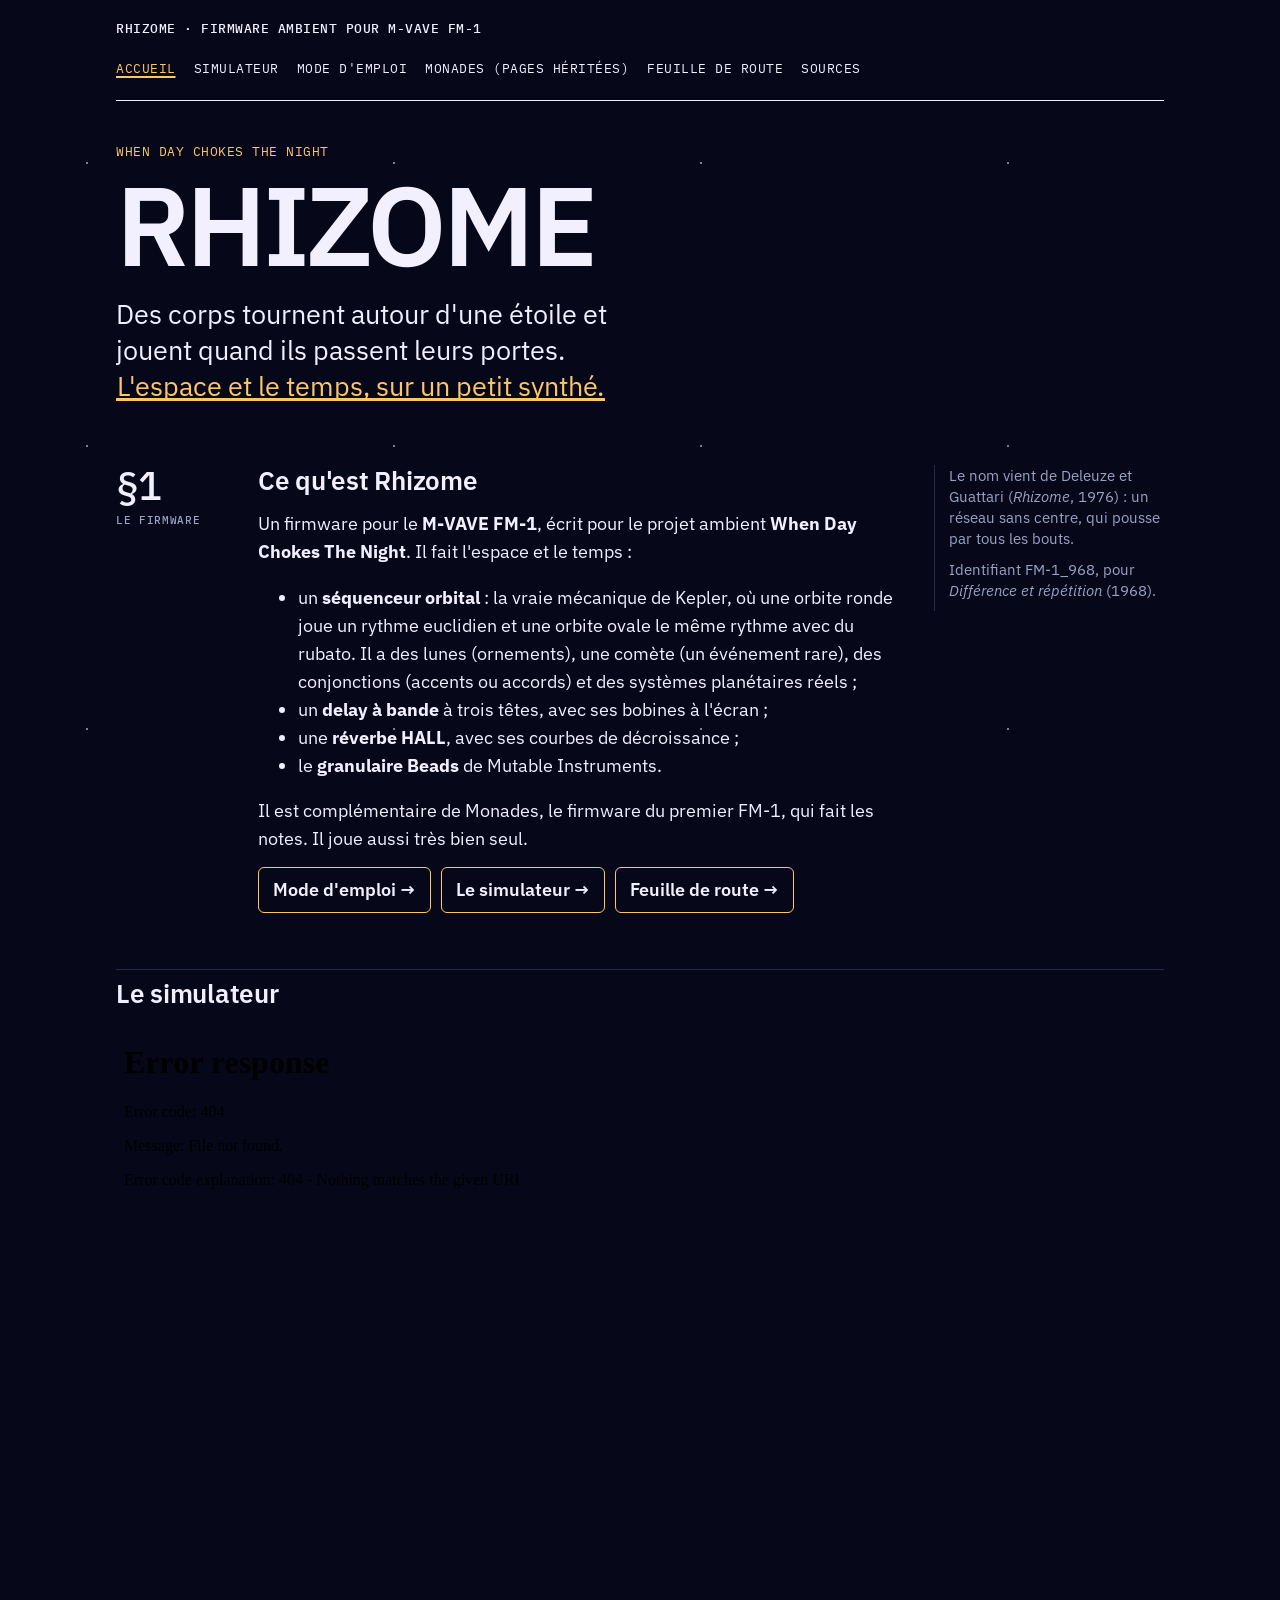
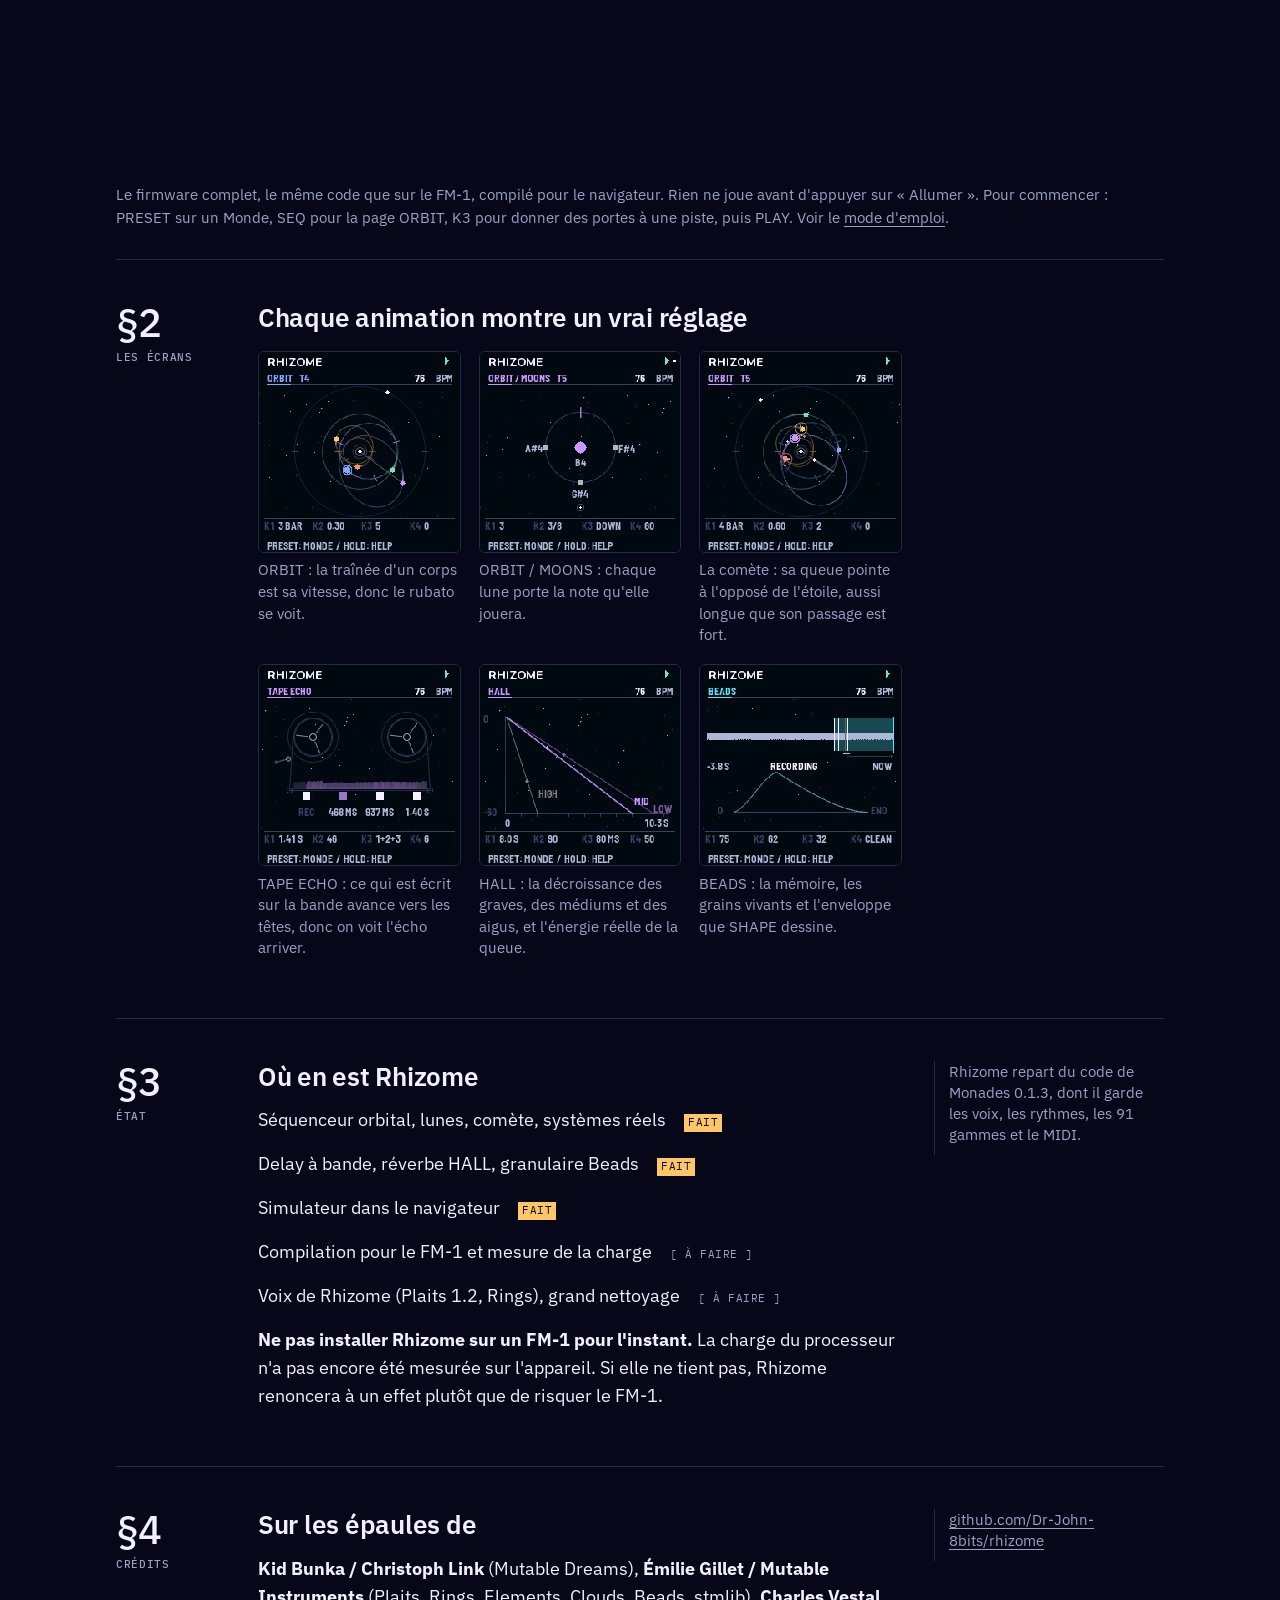
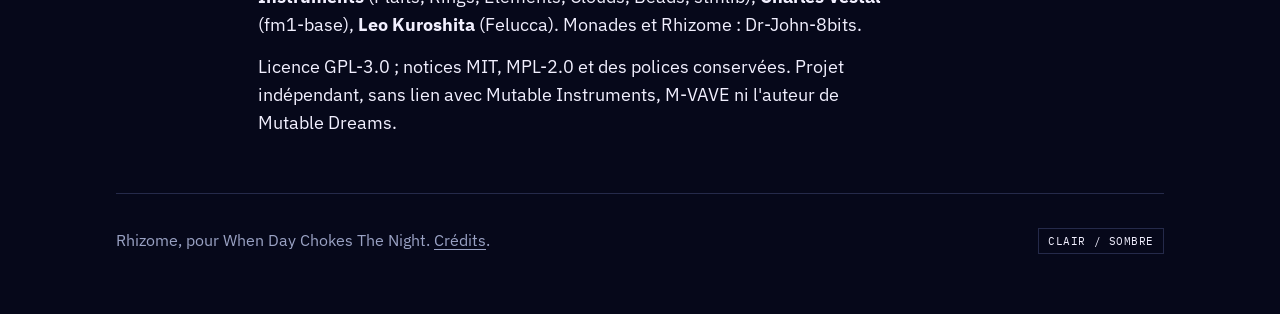
==== site/index.html @ 4b5365ac "Site de Rhizome, mode d'emploi, simulateur publié par GitHub Pages Mode d'emploi en français (docs/r" ====
<!doctype html>
<html lang="fr">
<head>
<meta charset="utf-8">
<meta name="viewport" content="width=device-width, initial-scale=1">
<title>Rhizome</title>
<meta name="description" content="Rhizome : firmware ambient pour le M-VAVE FM-1, pour When Day Chokes The Night. Séquenceur orbital, delay à bande, réverbe HALL, granulaire Beads.">
<link rel="preconnect" href="https://fonts.googleapis.com">
<link rel="preconnect" href="https://fonts.gstatic.com" crossorigin>
<link href="https://fonts.googleapis.com/css2?family=IBM+Plex+Sans:ital,wght@0,400;0,500;0,600;1,400&family=IBM+Plex+Mono:wght@400;500&display=swap" rel="stylesheet">
<link rel="stylesheet" href="style.css">
<style>
.shots{display:grid;grid-template-columns:repeat(auto-fill,minmax(200px,1fr));gap:18px;margin:1em 0}
.shots figure{margin:0} .shots img{width:100%;height:auto;image-rendering:pixelated;border:1px solid var(--rule);border-radius:6px;display:block}
.shots figcaption{font-size:.88em;color:var(--muted);margin-top:.4em;line-height:1.4}
</style>
</head>
<body>
<div class="wrap">

<header class="top mono">
  <a class="brand" href="./">Rhizome · firmware ambient pour M-VAVE FM-1</a>
  <!-- menu: generated by tools/site_nav.py -->
  <nav class="menu" aria-label="Menu"><button class="menu-btn" type="button" aria-expanded="false" aria-controls="menu-list">Menu</button><ul id="menu-list"><li><a href="./" aria-current="page">Accueil</a></li><li><a href="./#jouer">Simulateur</a></li><li><a href="./manuel/">Mode d'emploi</a></li><li><a href="./monades/manuel/">Monades (pages héritées)</a></li><li><a href="https://github.com/Dr-John-8bits/rhizome/blob/main/docs/rhizome/FEUILLE-DE-ROUTE.md">Feuille de route</a></li><li><a href="https://github.com/Dr-John-8bits/rhizome">Sources</a></li></ul></nav>
  <!-- /menu -->
</header>

<section class="title">
  <p class="crew mono">When Day Chokes The Night</p>
  <h1>Rhizome</h1>
  <p class="lede">Des corps tournent autour d'une étoile et jouent quand ils passent leurs portes. <span class="hl">L'espace et le temps, sur un petit synthé.</span></p>
</section>

<section class="prop" id="p1">
  <div class="num">§1<small>Le firmware</small></div>
  <div>
    <h2>Ce qu'est Rhizome</h2>
    <p>Un firmware pour le <b>M-VAVE FM-1</b>, écrit pour le projet ambient <b>When Day Chokes The Night</b>. Il fait l'espace et le temps :</p>
    <ul>
      <li>un <b>séquenceur orbital</b> : la vraie mécanique de Kepler, où une orbite ronde joue un rythme euclidien et une orbite ovale le même rythme avec du rubato. Il a des lunes (ornements), une comète (un événement rare), des conjonctions (accents ou accords) et des systèmes planétaires réels ;</li>
      <li>un <b>delay à bande</b> à trois têtes, avec ses bobines à l'écran ;</li>
      <li>une <b>réverbe HALL</b>, avec ses courbes de décroissance ;</li>
      <li>le <b>granulaire Beads</b> de Mutable Instruments.</li>
    </ul>
    <p>Il est complémentaire de Monades, le firmware du premier FM-1, qui fait les notes. Il joue aussi très bien seul.</p>
    <p class="links"><a href="manuel/">Mode d'emploi →</a><a href="#jouer">Le simulateur →</a><a href="https://github.com/Dr-John-8bits/rhizome/blob/main/docs/rhizome/FEUILLE-DE-ROUTE.md">Feuille de route →</a></p>
  </div>
  <aside class="side">
    <p>Le nom vient de Deleuze et Guattari (<i>Rhizome</i>, 1976) : un réseau sans centre, qui pousse par tous les bouts.</p>
    <p>Identifiant FM-1_968, pour <i>Différence et répétition</i> (1968).</p>
  </aside>
</section>

<section class="stage" id="jouer" aria-label="Le FM-1 jouable">
  <h2>Le simulateur</h2>
  <iframe class="play" src="simulateur/?embed=1" title="Simulateur du FM-1 avec Rhizome" allow="autoplay" loading="lazy"></iframe>
  <p class="play-note">Le firmware complet, le même code que sur le FM-1, compilé pour le navigateur. Rien ne joue avant d'appuyer sur « Allumer ». Pour commencer : PRESET sur un Monde, SEQ pour la page ORBIT, K3 pour donner des portes à une piste, puis PLAY. Voir le <a href="manuel/#premiers-pas-faire-tourner-des-orbites">mode d'emploi</a>.</p>
</section>

<section class="prop" id="ecrans">
  <div class="num">§2<small>Les écrans</small></div>
  <div>
    <h2>Chaque animation montre un vrai réglage</h2>
    <div class="shots">
      <figure><img src="captures/orbit.png" alt="Écran ORBIT : cinq ellipses autour d'une étoile, les portes, les corps et leurs traînées"><figcaption>ORBIT : la traînée d'un corps est sa vitesse, donc le rubato se voit.</figcaption></figure>
      <figure><img src="captures/lunes.png" alt="Écran ORBIT / MOONS : un corps en gros plan, trois lunes portant le nom de leur note"><figcaption>ORBIT / MOONS : chaque lune porte la note qu'elle jouera.</figcaption></figure>
      <figure><img src="captures/comete-passage.png" alt="La comète frôle l'étoile, sa queue pointe à l'opposé"><figcaption>La comète : sa queue pointe à l'opposé de l'étoile, aussi longue que son passage est fort.</figcaption></figure>
      <figure><img src="captures/bande.png" alt="Écran TAPE ECHO : deux bobines, la bande, la tête d'enregistrement et trois têtes de lecture"><figcaption>TAPE ECHO : ce qui est écrit sur la bande avance vers les têtes, donc on voit l'écho arriver.</figcaption></figure>
      <figure><img src="captures/hall.png" alt="Écran HALL : trois droites de décroissance, graves, médiums et aigus"><figcaption>HALL : la décroissance des graves, des médiums et des aigus, et l'énergie réelle de la queue.</figcaption></figure>
      <figure><img src="captures/beads.png" alt="Écran BEADS : la mémoire des grains et l'enveloppe d'un grain"><figcaption>BEADS : la mémoire, les grains vivants et l'enveloppe que SHAPE dessine.</figcaption></figure>
    </div>
  </div>
</section>

<section class="prop" id="etat">
  <div class="num">§3<small>État</small></div>
  <div>
    <h2>Où en est Rhizome</h2>
    <div class="status-line"><span>Séquenceur orbital, lunes, comète, systèmes réels</span><span class="st done">fait</span></div>
    <div class="status-line"><span>Delay à bande, réverbe HALL, granulaire Beads</span><span class="st done">fait</span></div>
    <div class="status-line"><span>Simulateur dans le navigateur</span><span class="st done">fait</span></div>
    <div class="status-line"><span>Compilation pour le FM-1 et mesure de la charge</span><span class="st">à faire</span></div>
    <div class="status-line"><span>Voix de Rhizome (Plaits 1.2, Rings), grand nettoyage</span><span class="st">à faire</span></div>
    <p><b>Ne pas installer Rhizome sur un FM-1 pour l'instant.</b> La charge du processeur n'a pas encore été mesurée sur l'appareil. Si elle ne tient pas, Rhizome renoncera à un effet plutôt que de risquer le FM-1.</p>
  </div>
  <aside class="side"><p>Rhizome repart du code de Monades 0.1.3, dont il garde les voix, les rythmes, les 91 gammes et le MIDI.</p></aside>
</section>

<section class="prop" id="credits">
  <div class="num">§4<small>Crédits</small></div>
  <div>
    <h2>Sur les épaules de</h2>
    <p><b>Kid Bunka / Christoph Link</b> (Mutable Dreams), <b>Émilie Gillet / Mutable Instruments</b> (Plaits, Rings, Elements, Clouds, Beads, stmlib), <b>Charles Vestal</b> (fm1-base), <b>Leo Kuroshita</b> (Felucca). Monades et Rhizome : Dr-John-8bits.</p>
    <p>Licence GPL-3.0 ; notices MIT, MPL-2.0 et des polices conservées. Projet indépendant, sans lien avec Mutable Instruments, M-VAVE ni l'auteur de Mutable Dreams.</p>
  </div>
  <aside class="side"><p><a href="https://github.com/Dr-John-8bits/rhizome">github.com/Dr-John-8bits/rhizome</a></p></aside>
</section>

<footer>
  <div>Rhizome, pour When Day Chokes The Night. <a href="./#credits">Crédits</a>.</div>
  <button class="theme" id="theme" type="button">Clair / sombre</button>
</footer>
</div>
<script src="menu.js"></script>
</body>
</html>
---- site/style.css ----
/* Rhizome site (from Monades'): the home page and the manual; the simulator and Monades' manual keep their own. */
:root{
  /* Deep space by default, like the FM-1 screen; "Clair" switches to a daylight version. */
  --paper:#06081a; --ink:#f2f0ff; --muted:#9aa2c4; --rule:#252a4a; --mark:#ffc668; --lit:#f2f0ff; --off:#252a4a;
  --star:rgba(220,226,255,.55); --star2:rgba(150,170,255,.35);
  --v1:#ff8c76; --v2:#ffc668; --v3:#7cdeb8; --v4:#80aaff; --v5:#cc96ff; --v6:#60dcf0;
  --sans:"IBM Plex Sans",system-ui,-apple-system,"Segoe UI",sans-serif;
  --mono:"IBM Plex Mono",ui-monospace,Menlo,monospace;
}
:root[data-theme="light"]{--paper:#f7f7fb;--ink:#12142a;--muted:#5e6382;--rule:#d9dbe8;--mark:#ffc668;--lit:#12142a;--off:#d9dbe8;--star:rgba(18,20,42,.18);--star2:rgba(60,80,170,.14);
  --v1:#d9503a;--v2:#b8800f;--v3:#1f9a72;--v4:#3a63d6;--v5:#8a4fd1;--v6:#1592ad}
*{box-sizing:border-box}
html{-webkit-text-size-adjust:100%}
body{margin:0;background-color:var(--paper);color:var(--ink);font:400 17.5px/1.6 var(--sans);-webkit-font-smoothing:antialiased;
  /* A fixed starfield: three sparse layers of single-pixel stars, no motion. */
  background-image:radial-gradient(1px 1px at 23px 41px,var(--star) 50%,transparent 51%),radial-gradient(1px 1px at 151px 97px,var(--star2) 50%,transparent 51%),radial-gradient(1.5px 1.5px at 87px 163px,var(--star) 50%,transparent 51%),radial-gradient(1px 1px at 199px 13px,var(--star2) 50%,transparent 51%);
  background-size:211px 199px,263px 241px,307px 283px,173px 167px;background-attachment:fixed}
a{color:inherit;text-decoration-thickness:1px;text-underline-offset:3px}
a:hover{text-decoration-color:var(--mark);text-decoration-thickness:3px}
.wrap{max-width:1080px;margin:0 auto;padding:0 16px}
.mono{font-family:var(--mono);font-size:12.5px;letter-spacing:.04em;text-transform:uppercase}
.title{padding:40px 0 18px}
h1{font-weight:600;font-size:clamp(48px,9vw,112px);line-height:.88;letter-spacing:-.035em;margin:0;text-transform:uppercase}
.lede{font-size:clamp(20px,2.6vw,27px);line-height:1.35;margin:22px 0 0;max-width:34ch}
.hl{color:var(--mark);background:linear-gradient(transparent 86%,var(--mark) 86%,var(--mark) 93%,transparent 93%);padding:0 .04em}
:root[data-theme="light"] .hl{color:var(--ink);background:linear-gradient(transparent 58%,var(--mark) 58%,var(--mark) 92%,transparent 92%)}
.crew{margin:0 0 14px;color:var(--mark)}
.crew a{text-decoration:none}
.crew a:hover{text-decoration:underline}
.stage{padding:8px 0 30px;border-bottom:1px solid var(--rule)}
.play{width:100%;aspect-ratio:1000/715;border:0;display:block;background:transparent}
.play-note{margin:10px 0 0;font-size:14.5px;color:var(--muted)}
details.roadmap{border-bottom:1px solid var(--rule)}
.manual-link a{display:inline-block;font-weight:600;border:1px solid var(--mark);border-radius:6px;padding:8px 14px;text-decoration:none;margin:4px 0 8px}
.manual-link a:hover{background:var(--mark);color:#06081a}
details.scales{margin:18px 0 0;border-top:1px solid var(--rule)}
details.scales>summary{cursor:pointer;padding:12px 0;font-weight:600}
details.scales p{font-size:14.5px;color:var(--muted)}
details.roadmap>summary{cursor:pointer;padding:30px 0;font-weight:600;font-size:22px;list-style-position:inside}
details.roadmap>summary small{font-family:var(--mono);font-size:12px;font-weight:400;color:var(--muted);margin-left:10px;letter-spacing:.04em;text-transform:uppercase}
@media (max-width:700px){.play{aspect-ratio:auto;height:470px}}
.prop{display:grid;grid-template-columns:110px minmax(0,1fr) 230px;gap:0 32px;padding:42px 0;border-bottom:1px solid var(--rule)}
.num{font-family:var(--sans);font-weight:500;font-size:40px;line-height:1;letter-spacing:-.02em;color:var(--ink)}
.num small{display:block;margin-top:10px;font-family:var(--mono);font-size:11px;letter-spacing:.06em;text-transform:uppercase;color:var(--muted)}
h2{font-weight:600;font-size:26px;line-height:1.2;letter-spacing:-.01em;margin:0 0 14px}
.prop p{margin:0 0 14px;max-width:64ch}
.side{font-size:14.5px;line-height:1.45;color:var(--muted);border-left:1px solid var(--rule);padding-left:14px;align-self:start}
.side p{margin:0 0 10px}
.side code,.prop code{font-family:var(--mono);font-size:.78em;color:var(--ink)}
ol.items{list-style:none;margin:6px 0 0;padding:0;counter-reset:it}
ol.items>li{counter-increment:it;position:relative;padding:9px 0 9px 34px;border-top:1px dotted var(--rule)}
ol.items>li:first-child{border-top:0}
ol.items>li::before{content:counter(it,lower-alpha) ".";position:absolute;left:0;top:9px;font-family:var(--mono);font-size:13px;color:var(--muted)}
ol.items>li b{font-weight:600}
.st{display:inline-block;margin-left:8px;font-family:var(--mono);font-size:11px;letter-spacing:.05em;text-transform:uppercase;color:var(--muted);white-space:normal;max-width:100%}
.st::before{content:"[ "}.st::after{content:" ]"}
.st.done{color:#06081a;background:var(--mark);padding:0 4px}
.st.done::before,.st.done::after{content:""}
.status-line{display:flex;align-items:baseline;gap:10px;flex-wrap:wrap;margin:0 0 16px}
table.pages{width:100%;border-collapse:collapse;font-size:15.5px;margin:10px 0 4px}
table.pages th,table.pages td{text-align:left;vertical-align:top;padding:8px 10px 8px 0;border-top:1px solid var(--rule)}
table.pages th{font-family:var(--mono);font-size:11px;font-weight:500;letter-spacing:.05em;text-transform:uppercase;color:var(--muted);border-top:1px solid var(--ink)}
table.pages td:first-child{font-family:var(--mono);font-size:12px;letter-spacing:.03em;white-space:nowrap;padding-top:10px}
.zones{font-family:var(--mono);font-size:13px;line-height:1.7;border:1px solid var(--rule);padding:10px 12px;margin:6px 0 14px;max-width:46ch}
.order{display:grid;grid-template-columns:repeat(7,minmax(0,1fr));gap:0;margin:8px 0 0;border-top:1px solid var(--ink)}
.order div{padding:10px 8px 0 0;font-size:16px;line-height:1.3}
.order div span{display:block;font-family:var(--mono);font-size:11px;color:var(--muted);letter-spacing:.05em;margin-bottom:4px}
footer{padding:34px 0 60px;display:flex;justify-content:space-between;gap:16px;flex-wrap:wrap;color:var(--muted);font-size:16px}
.theme{background:none;border:1px solid var(--rule);color:var(--ink);font-family:var(--mono);font-size:11px;letter-spacing:.05em;text-transform:uppercase;padding:5px 9px;cursor:pointer}
a.cta{display:inline-block;margin:26px 10px 0 0;padding:7px 12px;border:1px solid var(--mark);color:var(--mark);text-decoration:none;font-family:var(--mono);font-size:12px;letter-spacing:.05em;text-transform:uppercase}
a.cta:hover{background:var(--mark);color:#06081a}
table.manual{width:100%;border-collapse:collapse;font-size:15px;margin:10px 0 22px}
table.manual th,table.manual td{text-align:left;vertical-align:top;padding:7px 10px 7px 0;border-top:1px solid var(--rule)}
table.manual th{font-family:var(--mono);font-size:11px;font-weight:500;letter-spacing:.05em;text-transform:uppercase;color:var(--muted);border-top:1px solid var(--ink)}
table.manual td:first-child{font-family:var(--mono);font-size:12px;letter-spacing:.03em;white-space:nowrap;color:var(--mark)}
h3{font-weight:600;font-size:18px;margin:26px 0 8px}
ol.steps{margin:6px 0 0;padding-left:22px}
ol.steps>li{padding:6px 0;max-width:64ch}
.prop pre{font-family:var(--mono);font-size:13px;background:rgba(127,140,200,.08);border:1px solid var(--rule);padding:10px 12px;overflow-x:auto;max-width:64ch}
@media (max-width:900px){
  .prop{grid-template-columns:72px minmax(0,1fr)}
  .side{grid-column:2;margin-top:12px}
  .num{font-size:34px}
  .order{grid-template-columns:repeat(2,minmax(0,1fr))}
}
@media (max-width:560px){
  body{font-size:16.5px}
  .prop{grid-template-columns:minmax(0,1fr);padding:32px 0}
  .side{grid-column:1}
  .num{margin-bottom:10px}
  .num small{display:inline;margin-left:10px}
  table.pages td:first-child,table.manual td:first-child{white-space:normal}
}
@media print{.theme,header.top nav{display:none}}
/* The menu, the same on every page: a row of links, folded behind a button on narrow screens (no motion). */
header.top{display:flex;justify-content:space-between;align-items:center;gap:16px;flex-wrap:wrap;padding:18px 0;border-bottom:1px solid var(--ink)}
header.top .brand{text-decoration:none;font-weight:500}
nav.menu ul{list-style:none;margin:0;padding:0;display:flex;flex-wrap:wrap;gap:4px 18px}
nav.menu a{text-decoration:none;display:inline-block;padding:4px 0}
nav.menu a:hover{text-decoration:underline}
nav.menu a[aria-current="page"]{color:var(--mark);text-decoration:underline;text-decoration-thickness:2px}
.menu-btn{display:none;background:none;border:1px solid var(--rule);color:var(--ink);font:inherit;padding:6px 12px;cursor:pointer}
@media (max-width:860px){
  nav.menu{width:100%}
  .menu-btn{display:inline-block}
  nav.menu ul{display:none;flex-direction:column;gap:0;margin-top:8px;border-top:1px solid var(--rule)}
  nav.menu.open ul{display:flex}
  nav.menu li{border-bottom:1px solid var(--rule)}
  nav.menu a{display:block;padding:12px 0}
  header.top{flex-direction:column;align-items:flex-start}
}
.page-head{padding:34px 0 8px}
.page-head h1{font-size:clamp(40px,7vw,80px)}
.page-head p{margin:14px 0 0;max-width:64ch;color:var(--muted)}
.links{display:flex;flex-wrap:wrap;gap:10px;margin:16px 0 0}
.links a{display:inline-block;border:1px solid var(--mark);border-radius:6px;padding:8px 14px;text-decoration:none;font-weight:600}
.links a:hover{background:var(--mark);color:#06081a}
.credits{color:var(--muted);font-size:15px;max-width:80ch}
.credits p{margin:0 0 8px}
.lede-s{font-size:19px;line-height:1.5}
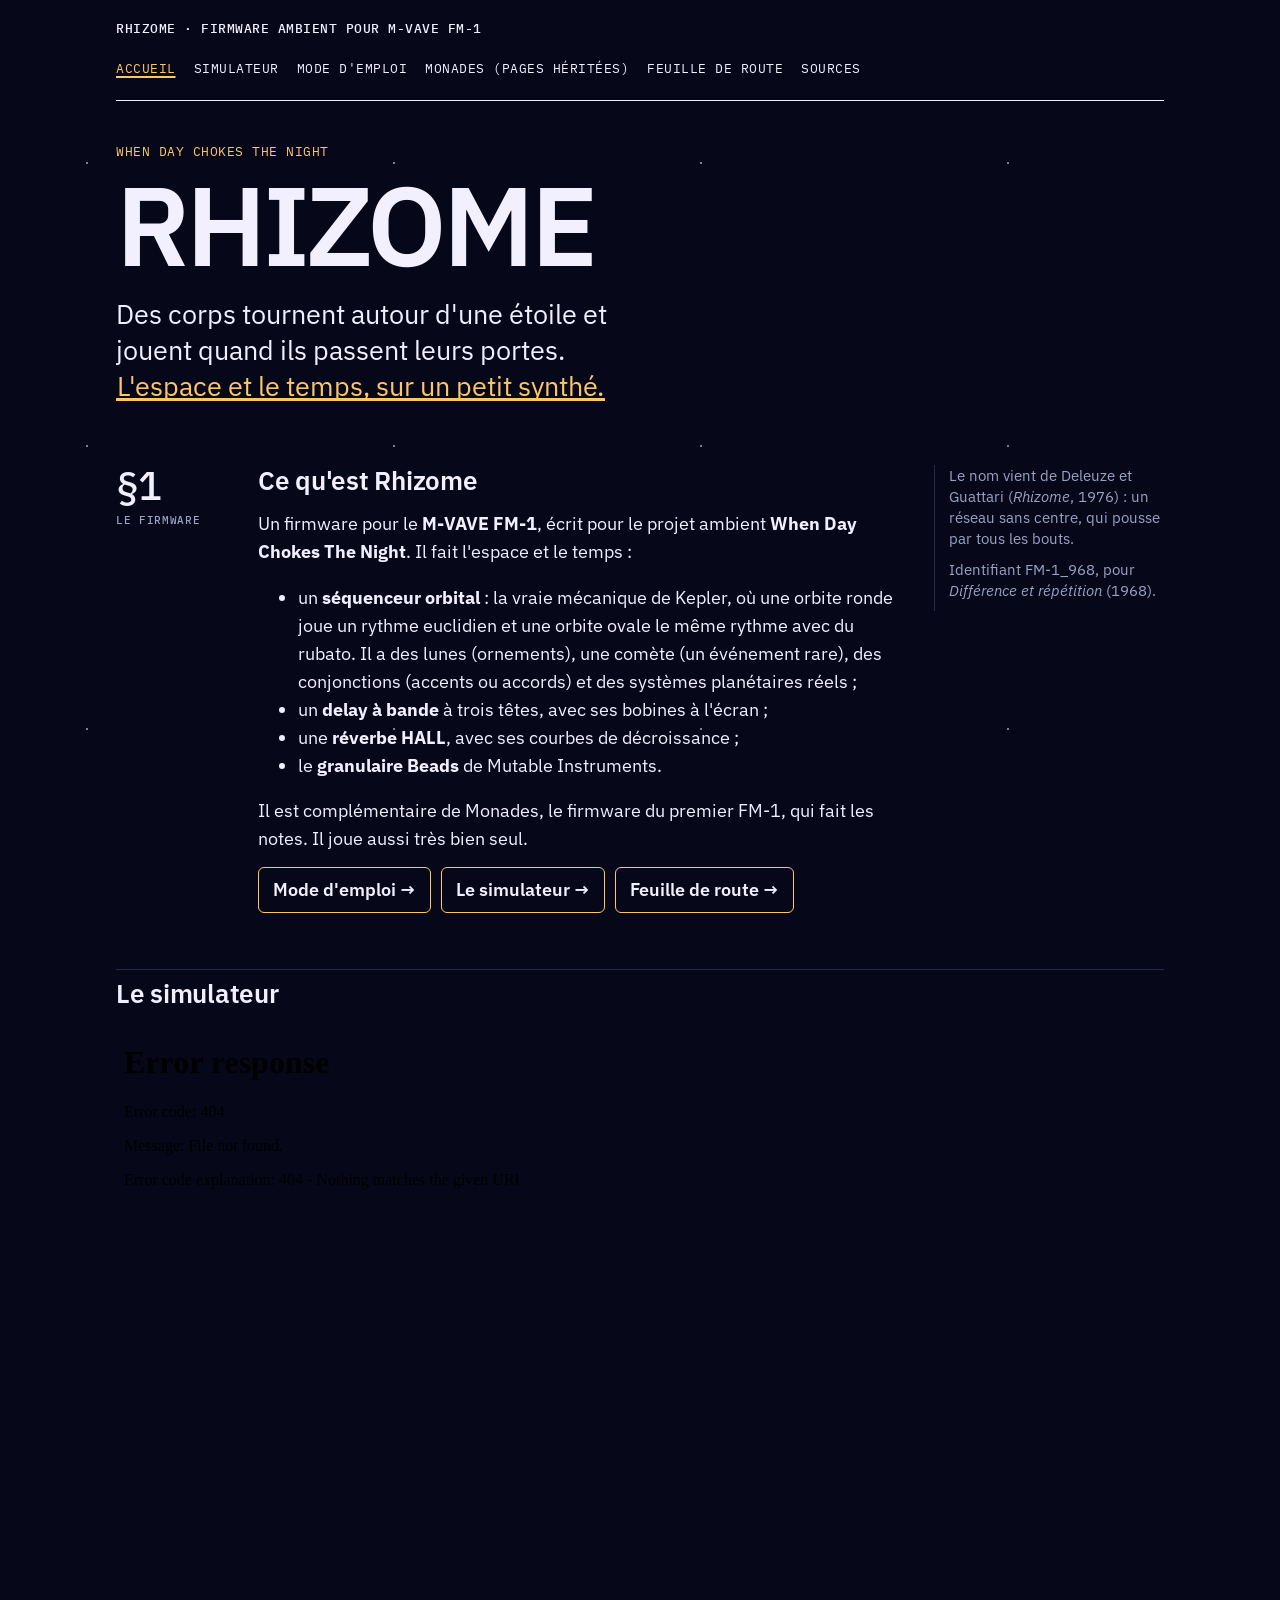
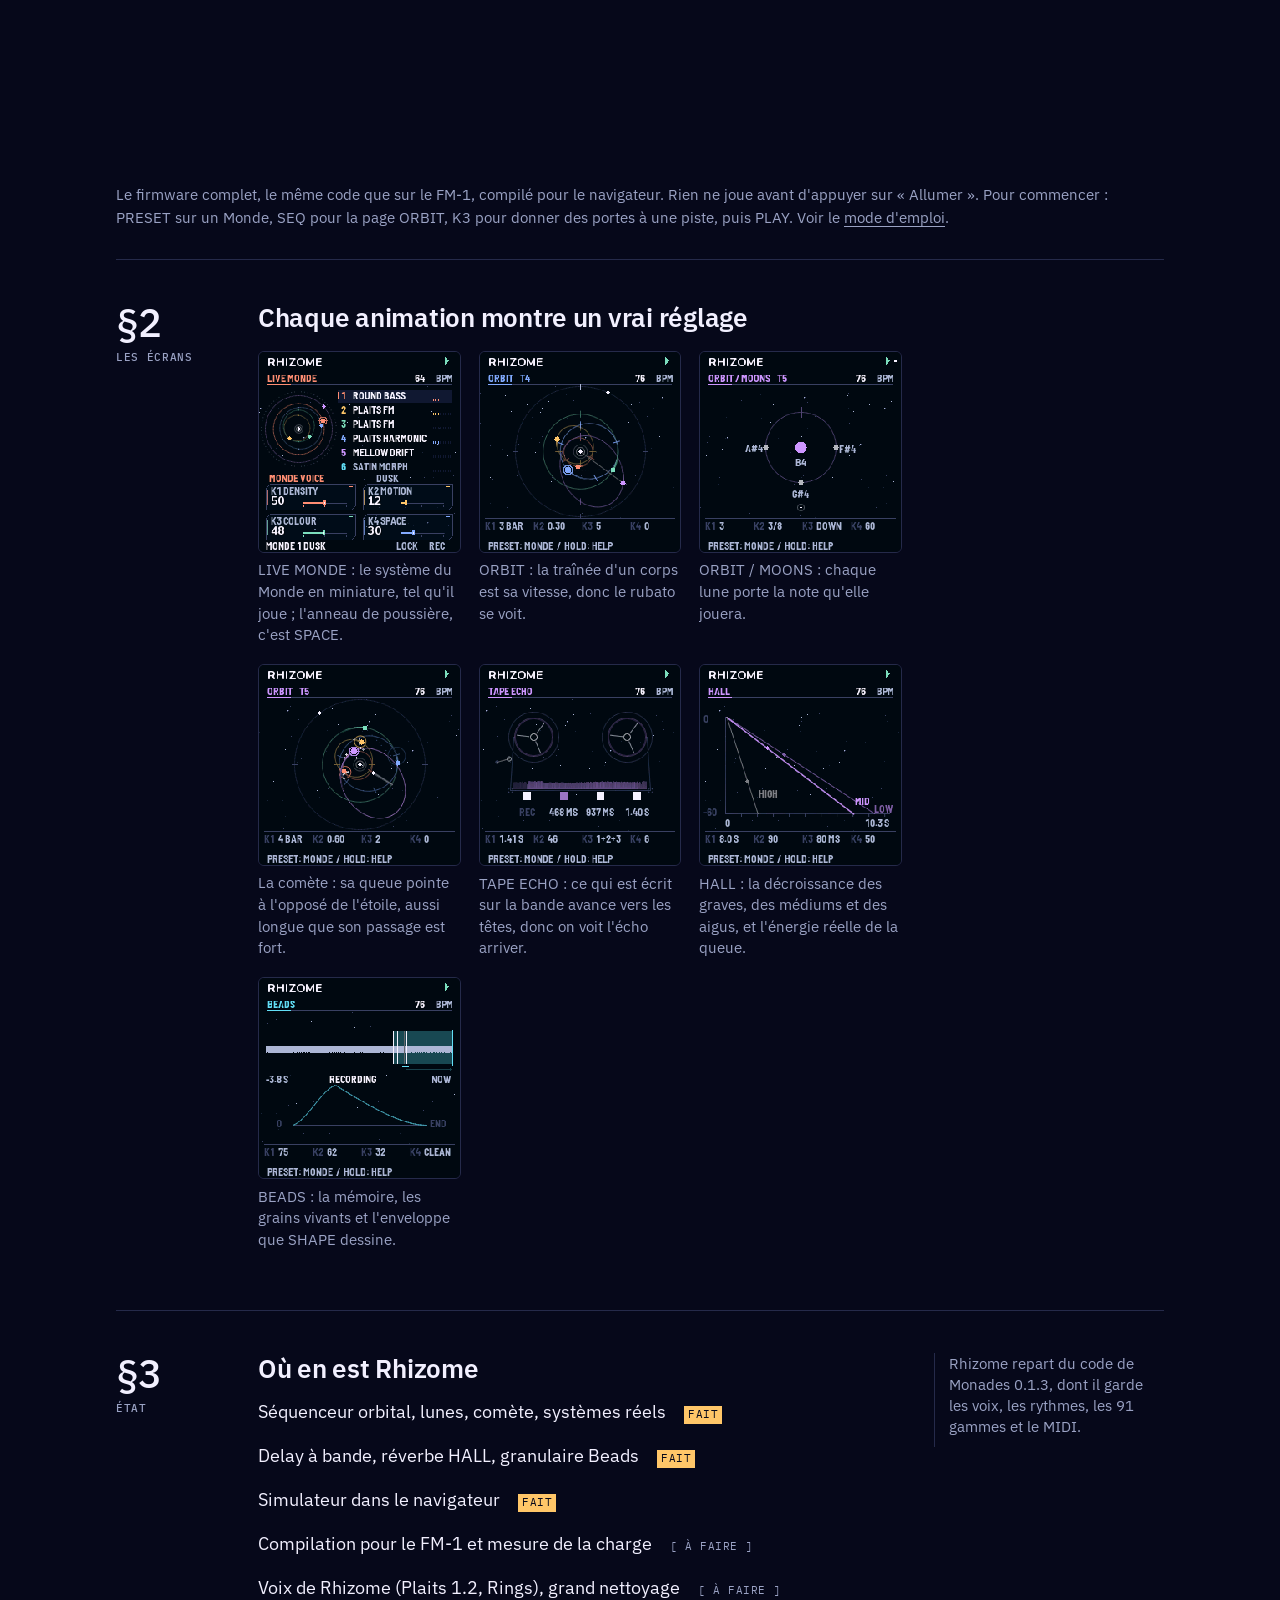
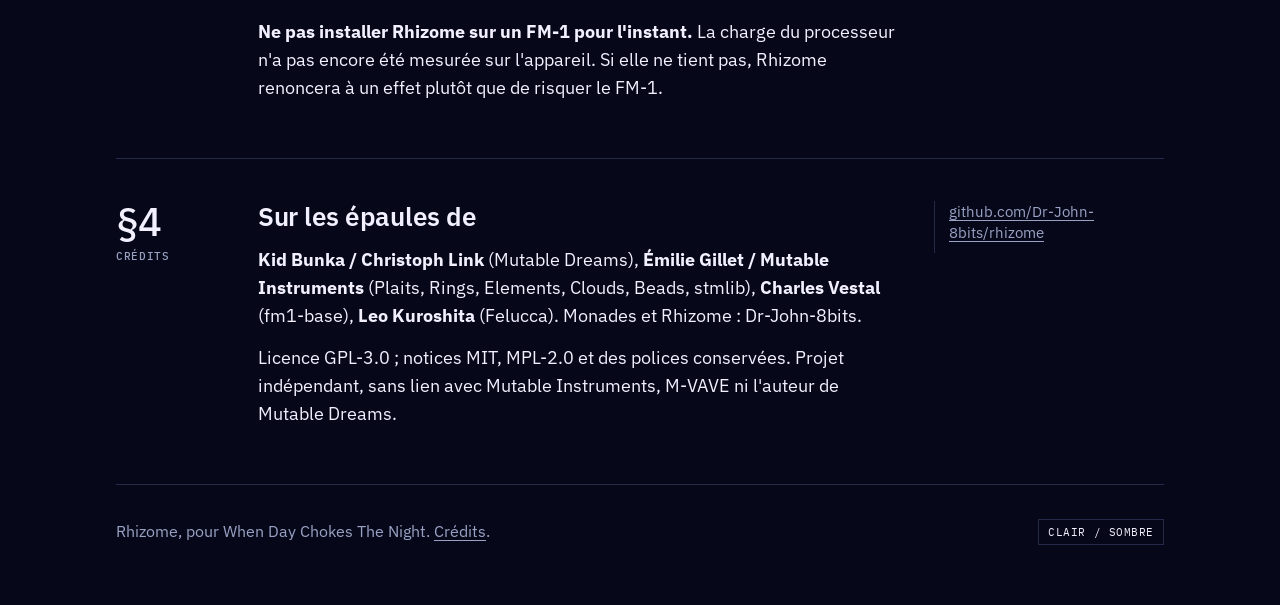
==== commit 54990b64: "Accueil et 12 Mondes propres à Rhizome - LIVE MONDE montre le système du Monde en miniature (md_orbi" ====
--- a/site/index.html
+++ b/site/index.html
@@ -62,6 +62,7 @@
   <div>
     <h2>Chaque animation montre un vrai réglage</h2>
     <div class="shots">
+      <figure><img src="captures/accueil.png" alt="Écran LIVE MONDE : le système du Monde en miniature à gauche, les six pistes à droite, les quatre macros en bas"><figcaption>LIVE MONDE : le système du Monde en miniature, tel qu'il joue ; l'anneau de poussière, c'est SPACE.</figcaption></figure>
       <figure><img src="captures/orbit.png" alt="Écran ORBIT : cinq ellipses autour d'une étoile, les portes, les corps et leurs traînées"><figcaption>ORBIT : la traînée d'un corps est sa vitesse, donc le rubato se voit.</figcaption></figure>
       <figure><img src="captures/lunes.png" alt="Écran ORBIT / MOONS : un corps en gros plan, trois lunes portant le nom de leur note"><figcaption>ORBIT / MOONS : chaque lune porte la note qu'elle jouera.</figcaption></figure>
       <figure><img src="captures/comete-passage.png" alt="La comète frôle l'étoile, sa queue pointe à l'opposé"><figcaption>La comète : sa queue pointe à l'opposé de l'étoile, aussi longue que son passage est fort.</figcaption></figure>
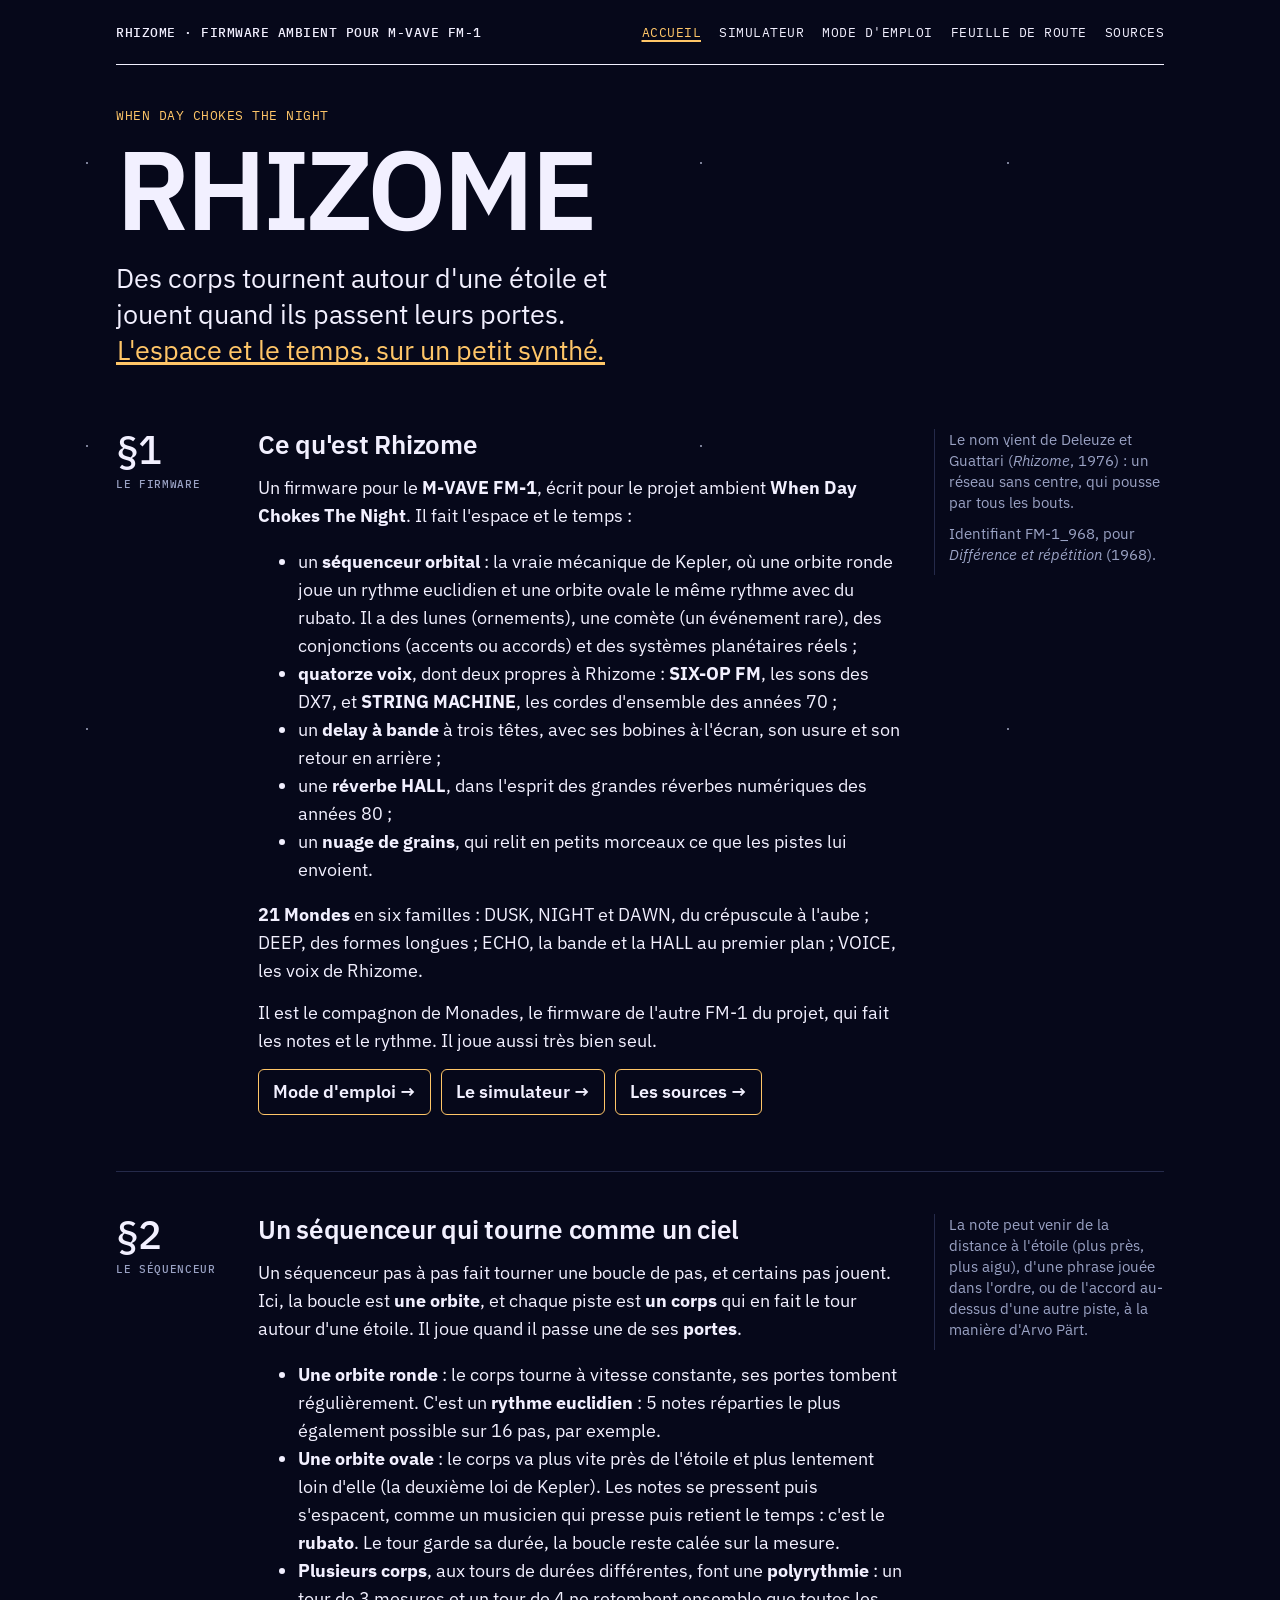
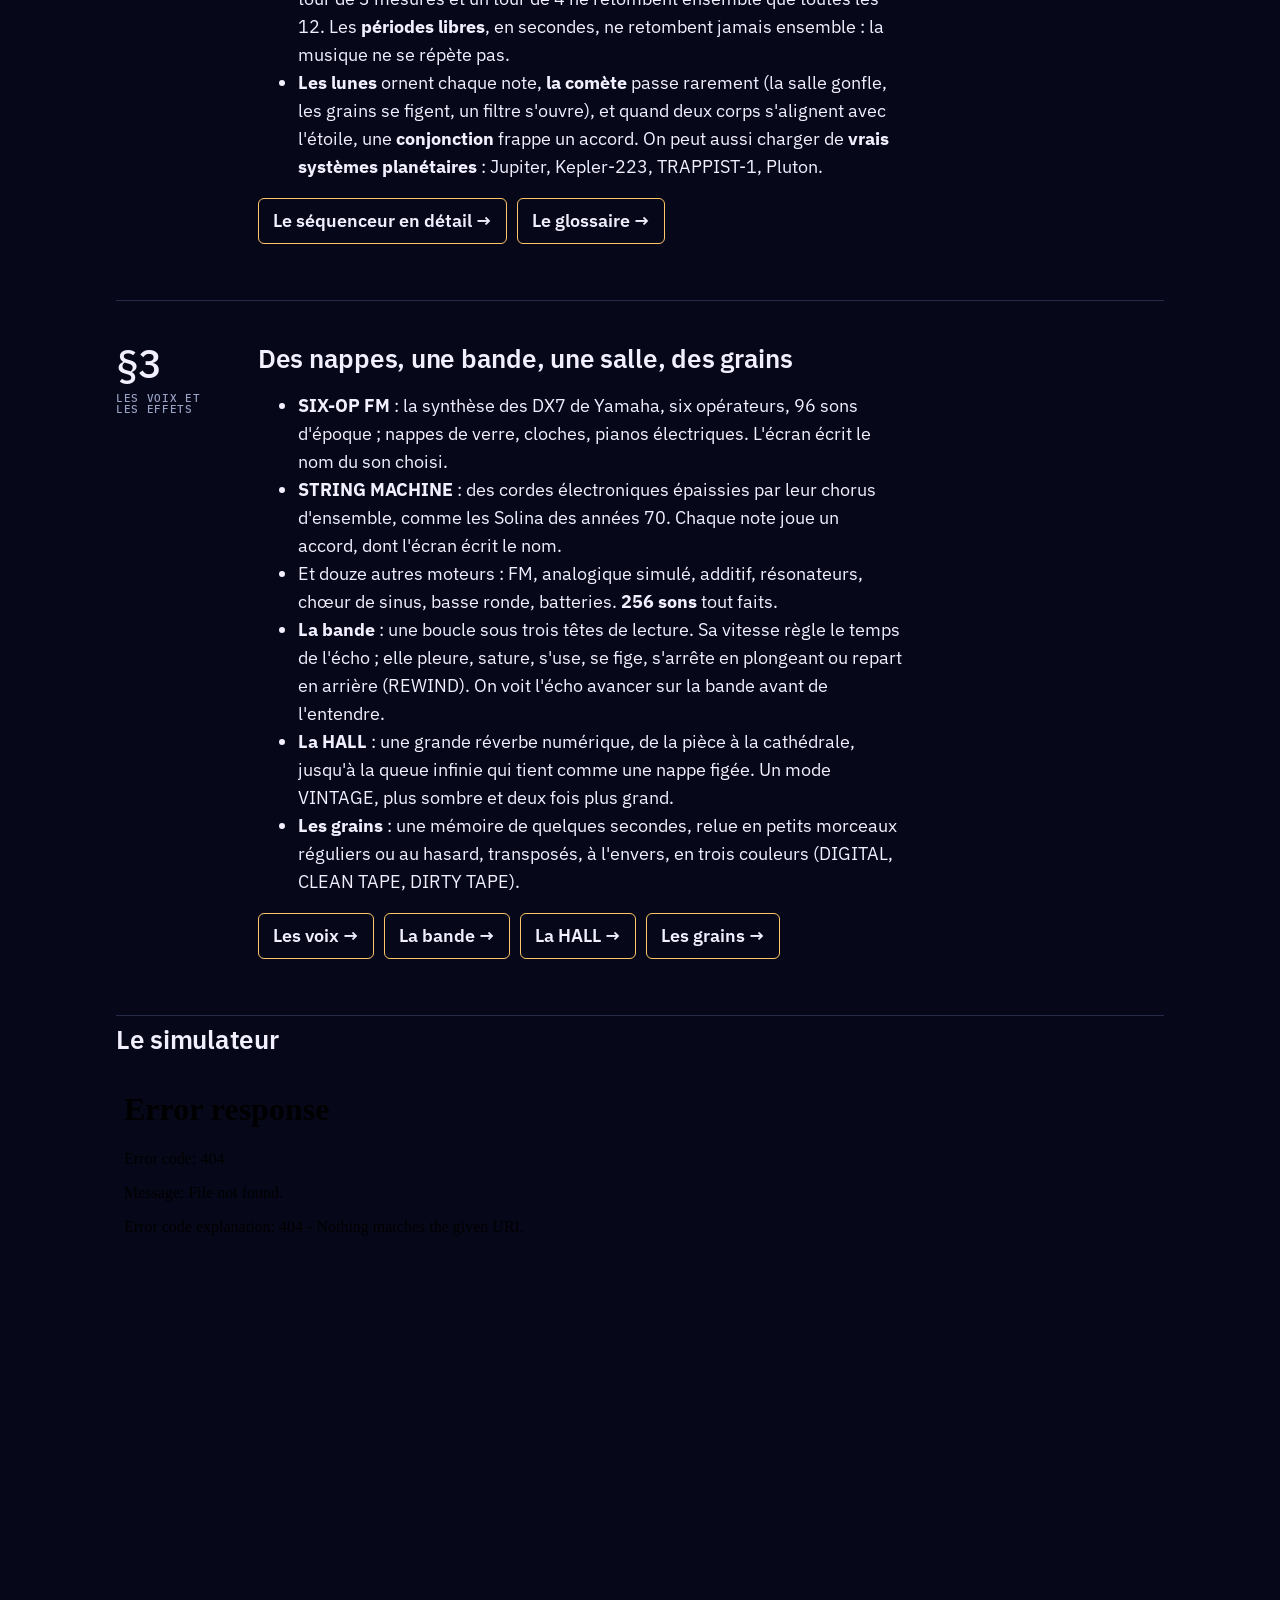
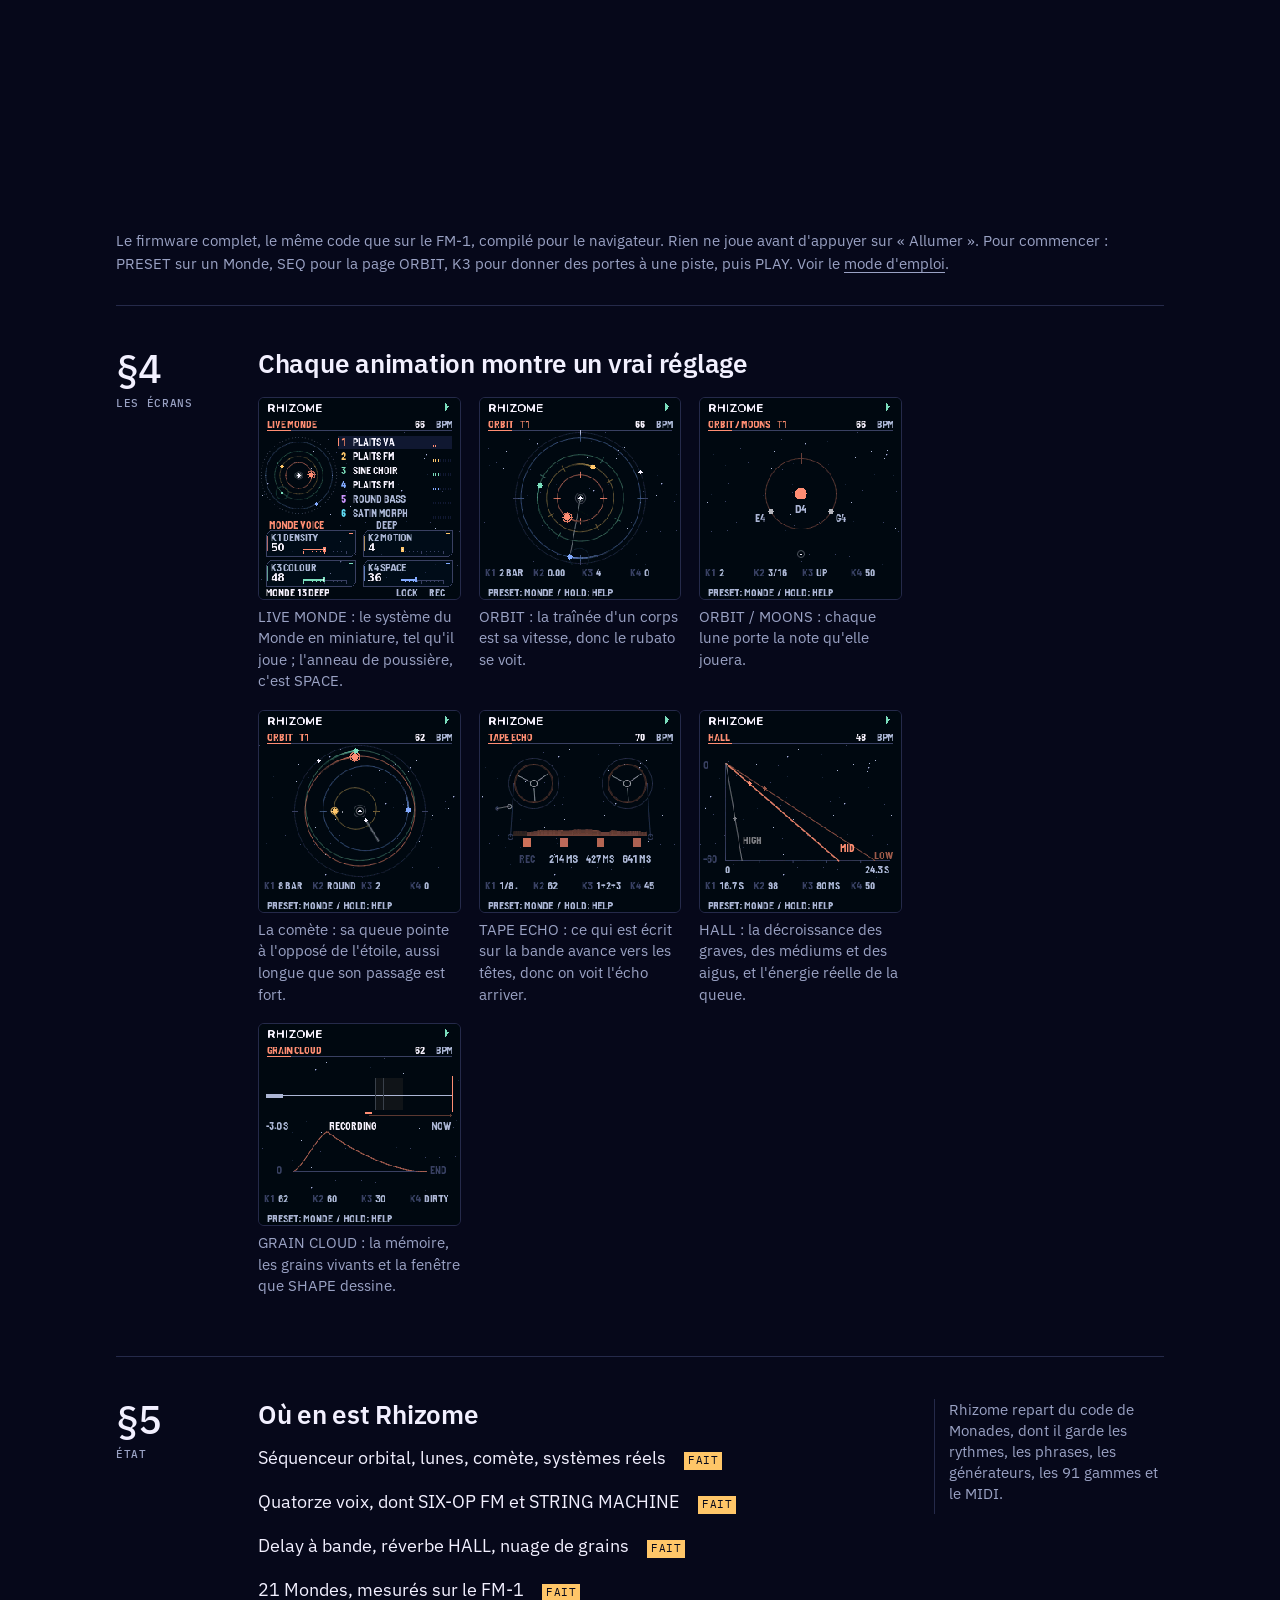
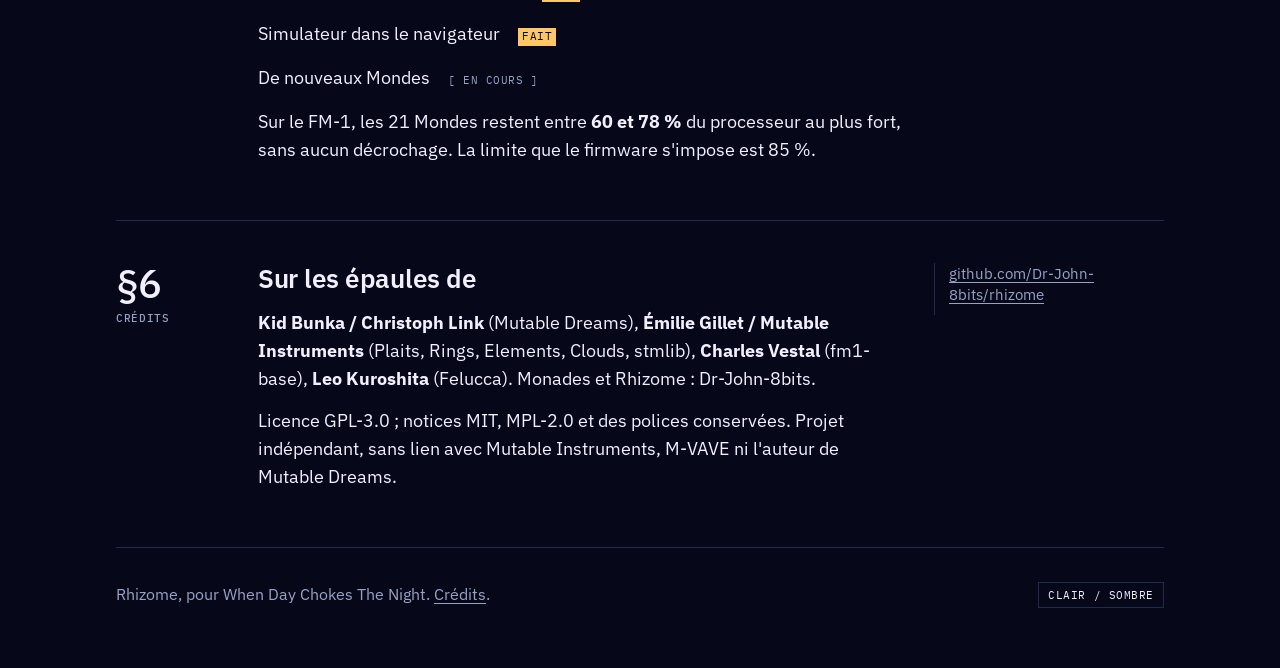
==== commit a25e9794: "Mode d'emploi autonome, site et README à jour, voix écartées documentées - Mode d'emploi complet et " ====
--- a/site/index.html
+++ b/site/index.html
@@ -4,7 +4,7 @@
 <meta charset="utf-8">
 <meta name="viewport" content="width=device-width, initial-scale=1">
 <title>Rhizome</title>
-<meta name="description" content="Rhizome : firmware ambient pour le M-VAVE FM-1, pour When Day Chokes The Night. Séquenceur orbital, delay à bande, réverbe HALL, granulaire Beads.">
+<meta name="description" content="Rhizome : firmware ambient pour le M-VAVE FM-1, pour When Day Chokes The Night. Séquenceur orbital, SIX-OP FM et STRING MACHINE, delay à bande, réverbe HALL, nuage de grains.">
 <link rel="preconnect" href="https://fonts.googleapis.com">
 <link rel="preconnect" href="https://fonts.gstatic.com" crossorigin>
 <link href="https://fonts.googleapis.com/css2?family=IBM+Plex+Sans:ital,wght@0,400;0,500;0,600;1,400&family=IBM+Plex+Mono:wght@400;500&display=swap" rel="stylesheet">
@@ -21,7 +21,7 @@
 <header class="top mono">
   <a class="brand" href="./">Rhizome · firmware ambient pour M-VAVE FM-1</a>
   <!-- menu: generated by tools/site_nav.py -->
-  <nav class="menu" aria-label="Menu"><button class="menu-btn" type="button" aria-expanded="false" aria-controls="menu-list">Menu</button><ul id="menu-list"><li><a href="./" aria-current="page">Accueil</a></li><li><a href="./#jouer">Simulateur</a></li><li><a href="./manuel/">Mode d'emploi</a></li><li><a href="./monades/manuel/">Monades (pages héritées)</a></li><li><a href="https://github.com/Dr-John-8bits/rhizome/blob/main/docs/rhizome/FEUILLE-DE-ROUTE.md">Feuille de route</a></li><li><a href="https://github.com/Dr-John-8bits/rhizome">Sources</a></li></ul></nav>
+  <nav class="menu" aria-label="Menu"><button class="menu-btn" type="button" aria-expanded="false" aria-controls="menu-list">Menu</button><ul id="menu-list"><li><a href="./" aria-current="page">Accueil</a></li><li><a href="./#jouer">Simulateur</a></li><li><a href="./manuel/">Mode d'emploi</a></li><li><a href="https://github.com/Dr-John-8bits/rhizome/blob/main/docs/rhizome/FEUILLE-DE-ROUTE.md">Feuille de route</a></li><li><a href="https://github.com/Dr-John-8bits/rhizome">Sources</a></li></ul></nav>
   <!-- /menu -->
 </header>
 
@@ -38,12 +38,14 @@
     <p>Un firmware pour le <b>M-VAVE FM-1</b>, écrit pour le projet ambient <b>When Day Chokes The Night</b>. Il fait l'espace et le temps :</p>
     <ul>
       <li>un <b>séquenceur orbital</b> : la vraie mécanique de Kepler, où une orbite ronde joue un rythme euclidien et une orbite ovale le même rythme avec du rubato. Il a des lunes (ornements), une comète (un événement rare), des conjonctions (accents ou accords) et des systèmes planétaires réels ;</li>
-      <li>un <b>delay à bande</b> à trois têtes, avec ses bobines à l'écran ;</li>
-      <li>une <b>réverbe HALL</b>, avec ses courbes de décroissance ;</li>
-      <li>le <b>granulaire Beads</b> de Mutable Instruments.</li>
+      <li><b>quatorze voix</b>, dont deux propres à Rhizome : <b>SIX-OP FM</b>, les sons des DX7, et <b>STRING MACHINE</b>, les cordes d'ensemble des années 70 ;</li>
+      <li>un <b>delay à bande</b> à trois têtes, avec ses bobines à l'écran, son usure et son retour en arrière ;</li>
+      <li>une <b>réverbe HALL</b>, dans l'esprit des grandes réverbes numériques des années 80 ;</li>
+      <li>un <b>nuage de grains</b>, qui relit en petits morceaux ce que les pistes lui envoient.</li>
     </ul>
-    <p>Il est complémentaire de Monades, le firmware du premier FM-1, qui fait les notes. Il joue aussi très bien seul.</p>
-    <p class="links"><a href="manuel/">Mode d'emploi →</a><a href="#jouer">Le simulateur →</a><a href="https://github.com/Dr-John-8bits/rhizome/blob/main/docs/rhizome/FEUILLE-DE-ROUTE.md">Feuille de route →</a></p>
+    <p><b>21 Mondes</b> en six familles : DUSK, NIGHT et DAWN, du crépuscule à l'aube ; DEEP, des formes longues ; ECHO, la bande et la HALL au premier plan ; VOICE, les voix de Rhizome.</p>
+    <p>Il est le compagnon de Monades, le firmware de l'autre FM-1 du projet, qui fait les notes et le rythme. Il joue aussi très bien seul.</p>
+    <p class="links"><a href="manuel/">Mode d'emploi →</a><a href="#jouer">Le simulateur →</a><a href="https://github.com/Dr-John-8bits/rhizome">Les sources →</a></p>
   </div>
   <aside class="side">
     <p>Le nom vient de Deleuze et Guattari (<i>Rhizome</i>, 1976) : un réseau sans centre, qui pousse par tous les bouts.</p>
@@ -51,14 +53,46 @@
   </aside>
 </section>
 
+<section class="prop" id="sequenceur">
+  <div class="num">§2<small>Le séquenceur</small></div>
+  <div>
+    <h2>Un séquenceur qui tourne comme un ciel</h2>
+    <p>Un séquenceur pas à pas fait tourner une boucle de pas, et certains pas jouent. Ici, la boucle est <b>une orbite</b>, et chaque piste est <b>un corps</b> qui en fait le tour autour d'une étoile. Il joue quand il passe une de ses <b>portes</b>.</p>
+    <ul>
+      <li><b>Une orbite ronde</b> : le corps tourne à vitesse constante, ses portes tombent régulièrement. C'est un <b>rythme euclidien</b> : 5 notes réparties le plus également possible sur 16 pas, par exemple.</li>
+      <li><b>Une orbite ovale</b> : le corps va plus vite près de l'étoile et plus lentement loin d'elle (la deuxième loi de Kepler). Les notes se pressent puis s'espacent, comme un musicien qui presse puis retient le temps : c'est le <b>rubato</b>. Le tour garde sa durée, la boucle reste calée sur la mesure.</li>
+      <li><b>Plusieurs corps</b>, aux tours de durées différentes, font une <b>polyrythmie</b> : un tour de 3 mesures et un tour de 4 ne retombent ensemble que toutes les 12. Les <b>périodes libres</b>, en secondes, ne retombent jamais ensemble : la musique ne se répète pas.</li>
+      <li><b>Les lunes</b> ornent chaque note, <b>la comète</b> passe rarement (la salle gonfle, les grains se figent, un filtre s'ouvre), et quand deux corps s'alignent avec l'étoile, une <b>conjonction</b> frappe un accord. On peut aussi charger de <b>vrais systèmes planétaires</b> : Jupiter, Kepler-223, TRAPPIST-1, Pluton.</li>
+    </ul>
+    <p class="links"><a href="manuel/#le-séquenceur-orbital">Le séquenceur en détail →</a><a href="manuel/#glossaire">Le glossaire →</a></p>
+  </div>
+  <aside class="side"><p>La note peut venir de la distance à l'étoile (plus près, plus aigu), d'une phrase jouée dans l'ordre, ou de l'accord au-dessus d'une autre piste, à la manière d'Arvo Pärt.</p></aside>
+</section>
+
+<section class="prop" id="voix-effets">
+  <div class="num">§3<small>Les voix et les effets</small></div>
+  <div>
+    <h2>Des nappes, une bande, une salle, des grains</h2>
+    <ul>
+      <li><b>SIX-OP FM</b> : la synthèse des DX7 de Yamaha, six opérateurs, 96 sons d'époque ; nappes de verre, cloches, pianos électriques. L'écran écrit le nom du son choisi.</li>
+      <li><b>STRING MACHINE</b> : des cordes électroniques épaissies par leur chorus d'ensemble, comme les Solina des années 70. Chaque note joue un accord, dont l'écran écrit le nom.</li>
+      <li>Et douze autres moteurs : FM, analogique simulé, additif, résonateurs, chœur de sinus, basse ronde, batteries. <b>256 sons</b> tout faits.</li>
+      <li><b>La bande</b> : une boucle sous trois têtes de lecture. Sa vitesse règle le temps de l'écho ; elle pleure, sature, s'use, se fige, s'arrête en plongeant ou repart en arrière (REWIND). On voit l'écho avancer sur la bande avant de l'entendre.</li>
+      <li><b>La HALL</b> : une grande réverbe numérique, de la pièce à la cathédrale, jusqu'à la queue infinie qui tient comme une nappe figée. Un mode VINTAGE, plus sombre et deux fois plus grand.</li>
+      <li><b>Les grains</b> : une mémoire de quelques secondes, relue en petits morceaux réguliers ou au hasard, transposés, à l'envers, en trois couleurs (DIGITAL, CLEAN TAPE, DIRTY TAPE).</li>
+    </ul>
+    <p class="links"><a href="manuel/#les-voix-les-14-moteurs">Les voix →</a><a href="manuel/#la-bande-tape-echo">La bande →</a><a href="manuel/#la-réverbe-hall">La HALL →</a><a href="manuel/#les-grains">Les grains →</a></p>
+  </div>
+</section>
+
 <section class="stage" id="jouer" aria-label="Le FM-1 jouable">
   <h2>Le simulateur</h2>
   <iframe class="play" src="simulateur/?embed=1" title="Simulateur du FM-1 avec Rhizome" allow="autoplay" loading="lazy"></iframe>
-  <p class="play-note">Le firmware complet, le même code que sur le FM-1, compilé pour le navigateur. Rien ne joue avant d'appuyer sur « Allumer ». Pour commencer : PRESET sur un Monde, SEQ pour la page ORBIT, K3 pour donner des portes à une piste, puis PLAY. Voir le <a href="manuel/#premiers-pas-faire-tourner-des-orbites">mode d'emploi</a>.</p>
+  <p class="play-note">Le firmware complet, le même code que sur le FM-1, compilé pour le navigateur. Rien ne joue avant d'appuyer sur « Allumer ». Pour commencer : PRESET sur un Monde, SEQ pour la page ORBIT, K3 pour donner des portes à une piste, puis PLAY. Voir le <a href="manuel/#faire-tourner-ses-propres-orbites">mode d'emploi</a>.</p>
 </section>
 
 <section class="prop" id="ecrans">
-  <div class="num">§2<small>Les écrans</small></div>
+  <div class="num">§4<small>Les écrans</small></div>
   <div>
     <h2>Chaque animation montre un vrai réglage</h2>
     <div class="shots">
@@ -68,30 +102,31 @@
       <figure><img src="captures/comete-passage.png" alt="La comète frôle l'étoile, sa queue pointe à l'opposé"><figcaption>La comète : sa queue pointe à l'opposé de l'étoile, aussi longue que son passage est fort.</figcaption></figure>
       <figure><img src="captures/bande.png" alt="Écran TAPE ECHO : deux bobines, la bande, la tête d'enregistrement et trois têtes de lecture"><figcaption>TAPE ECHO : ce qui est écrit sur la bande avance vers les têtes, donc on voit l'écho arriver.</figcaption></figure>
       <figure><img src="captures/hall.png" alt="Écran HALL : trois droites de décroissance, graves, médiums et aigus"><figcaption>HALL : la décroissance des graves, des médiums et des aigus, et l'énergie réelle de la queue.</figcaption></figure>
-      <figure><img src="captures/beads.png" alt="Écran BEADS : la mémoire des grains et l'enveloppe d'un grain"><figcaption>BEADS : la mémoire, les grains vivants et l'enveloppe que SHAPE dessine.</figcaption></figure>
+      <figure><img src="captures/grains.png" alt="Écran GRAIN CLOUD : la mémoire des grains et la fenêtre d'un grain"><figcaption>GRAIN CLOUD : la mémoire, les grains vivants et la fenêtre que SHAPE dessine.</figcaption></figure>
     </div>
   </div>
 </section>
 
 <section class="prop" id="etat">
-  <div class="num">§3<small>État</small></div>
+  <div class="num">§5<small>État</small></div>
   <div>
     <h2>Où en est Rhizome</h2>
     <div class="status-line"><span>Séquenceur orbital, lunes, comète, systèmes réels</span><span class="st done">fait</span></div>
-    <div class="status-line"><span>Delay à bande, réverbe HALL, granulaire Beads</span><span class="st done">fait</span></div>
+    <div class="status-line"><span>Quatorze voix, dont SIX-OP FM et STRING MACHINE</span><span class="st done">fait</span></div>
+    <div class="status-line"><span>Delay à bande, réverbe HALL, nuage de grains</span><span class="st done">fait</span></div>
+    <div class="status-line"><span>21 Mondes, mesurés sur le FM-1</span><span class="st done">fait</span></div>
     <div class="status-line"><span>Simulateur dans le navigateur</span><span class="st done">fait</span></div>
-    <div class="status-line"><span>Compilation pour le FM-1 et mesure de la charge</span><span class="st">à faire</span></div>
-    <div class="status-line"><span>Voix de Rhizome (Plaits 1.2, Rings), grand nettoyage</span><span class="st">à faire</span></div>
-    <p><b>Ne pas installer Rhizome sur un FM-1 pour l'instant.</b> La charge du processeur n'a pas encore été mesurée sur l'appareil. Si elle ne tient pas, Rhizome renoncera à un effet plutôt que de risquer le FM-1.</p>
+    <div class="status-line"><span>De nouveaux Mondes</span><span class="st">en cours</span></div>
+    <p>Sur le FM-1, les 21 Mondes restent entre <b>60 et 78 %</b> du processeur au plus fort, sans aucun décrochage. La limite que le firmware s'impose est 85 %.</p>
   </div>
-  <aside class="side"><p>Rhizome repart du code de Monades 0.1.3, dont il garde les voix, les rythmes, les 91 gammes et le MIDI.</p></aside>
+  <aside class="side"><p>Rhizome repart du code de Monades, dont il garde les rythmes, les phrases, les générateurs, les 91 gammes et le MIDI.</p></aside>
 </section>
 
 <section class="prop" id="credits">
-  <div class="num">§4<small>Crédits</small></div>
+  <div class="num">§6<small>Crédits</small></div>
   <div>
     <h2>Sur les épaules de</h2>
-    <p><b>Kid Bunka / Christoph Link</b> (Mutable Dreams), <b>Émilie Gillet / Mutable Instruments</b> (Plaits, Rings, Elements, Clouds, Beads, stmlib), <b>Charles Vestal</b> (fm1-base), <b>Leo Kuroshita</b> (Felucca). Monades et Rhizome : Dr-John-8bits.</p>
+    <p><b>Kid Bunka / Christoph Link</b> (Mutable Dreams), <b>Émilie Gillet / Mutable Instruments</b> (Plaits, Rings, Elements, Clouds, stmlib), <b>Charles Vestal</b> (fm1-base), <b>Leo Kuroshita</b> (Felucca). Monades et Rhizome : Dr-John-8bits.</p>
     <p>Licence GPL-3.0 ; notices MIT, MPL-2.0 et des polices conservées. Projet indépendant, sans lien avec Mutable Instruments, M-VAVE ni l'auteur de Mutable Dreams.</p>
   </div>
   <aside class="side"><p><a href="https://github.com/Dr-John-8bits/rhizome">github.com/Dr-John-8bits/rhizome</a></p></aside>
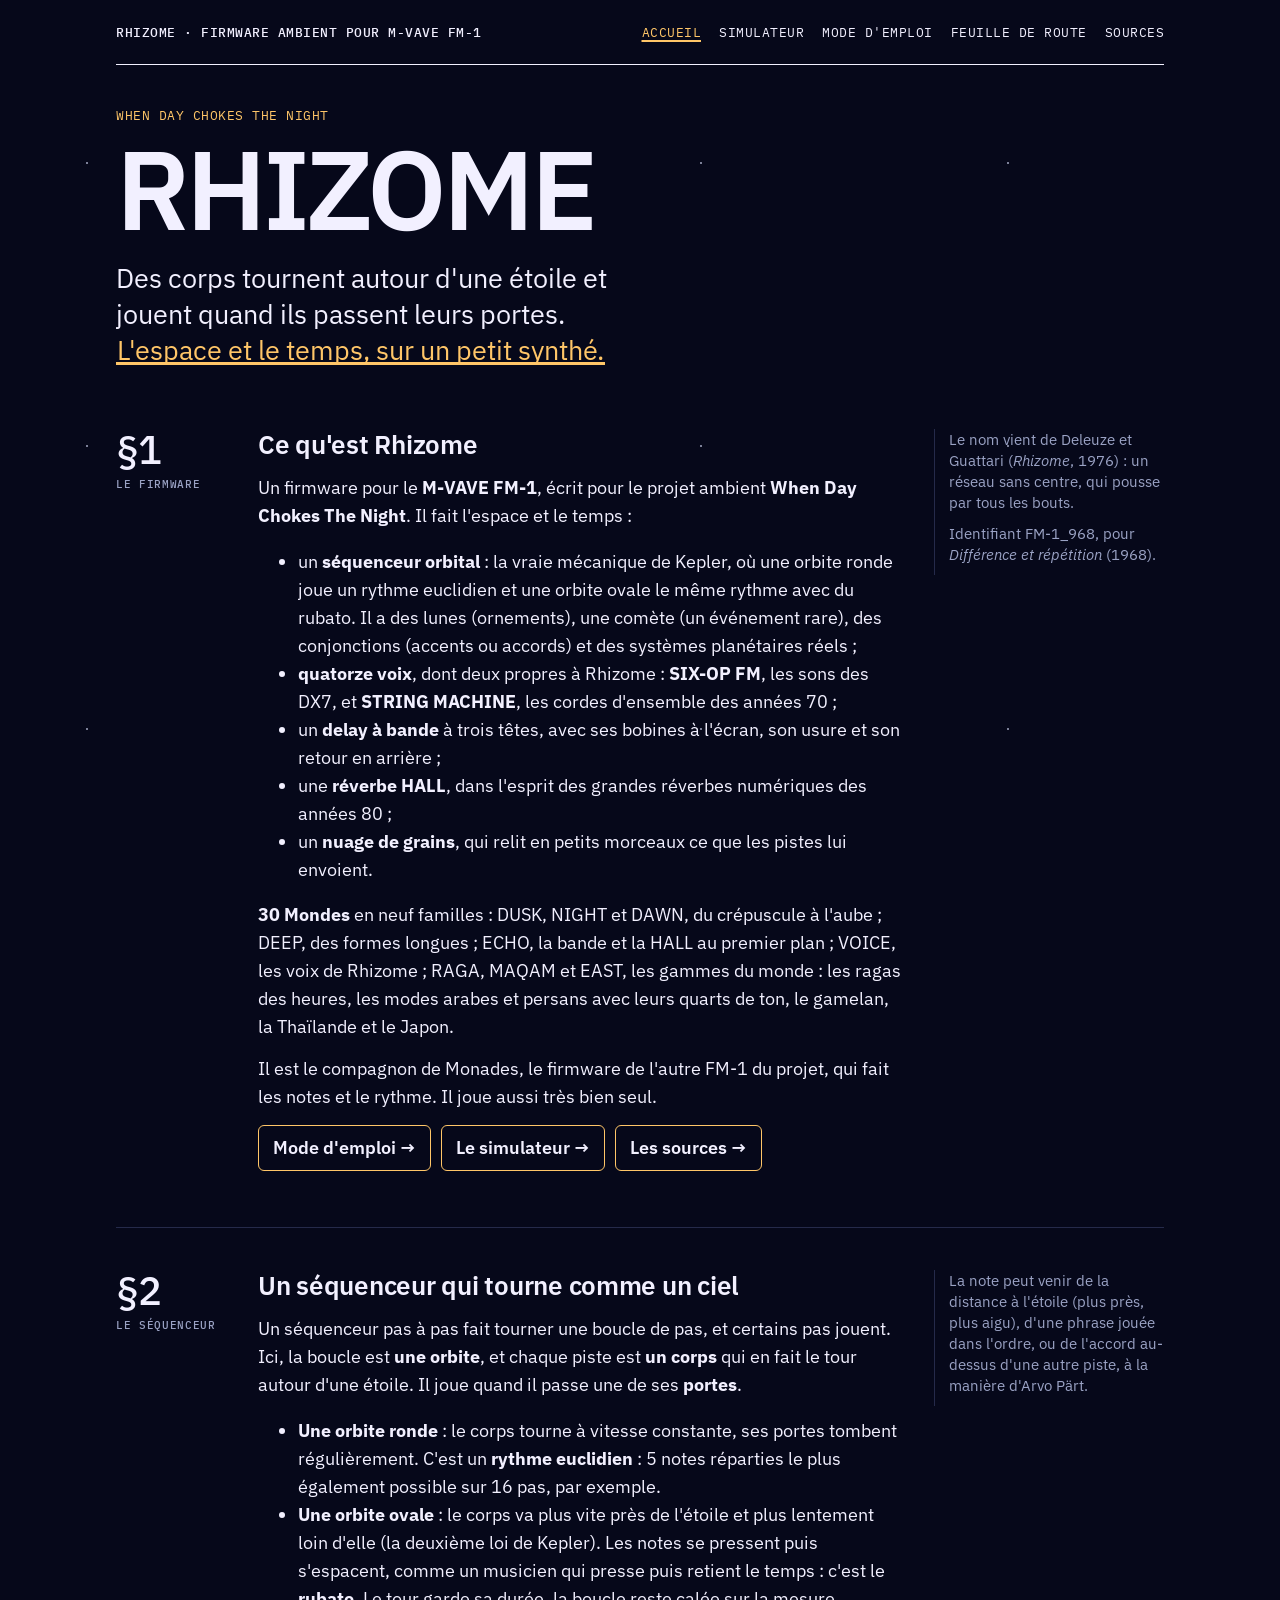
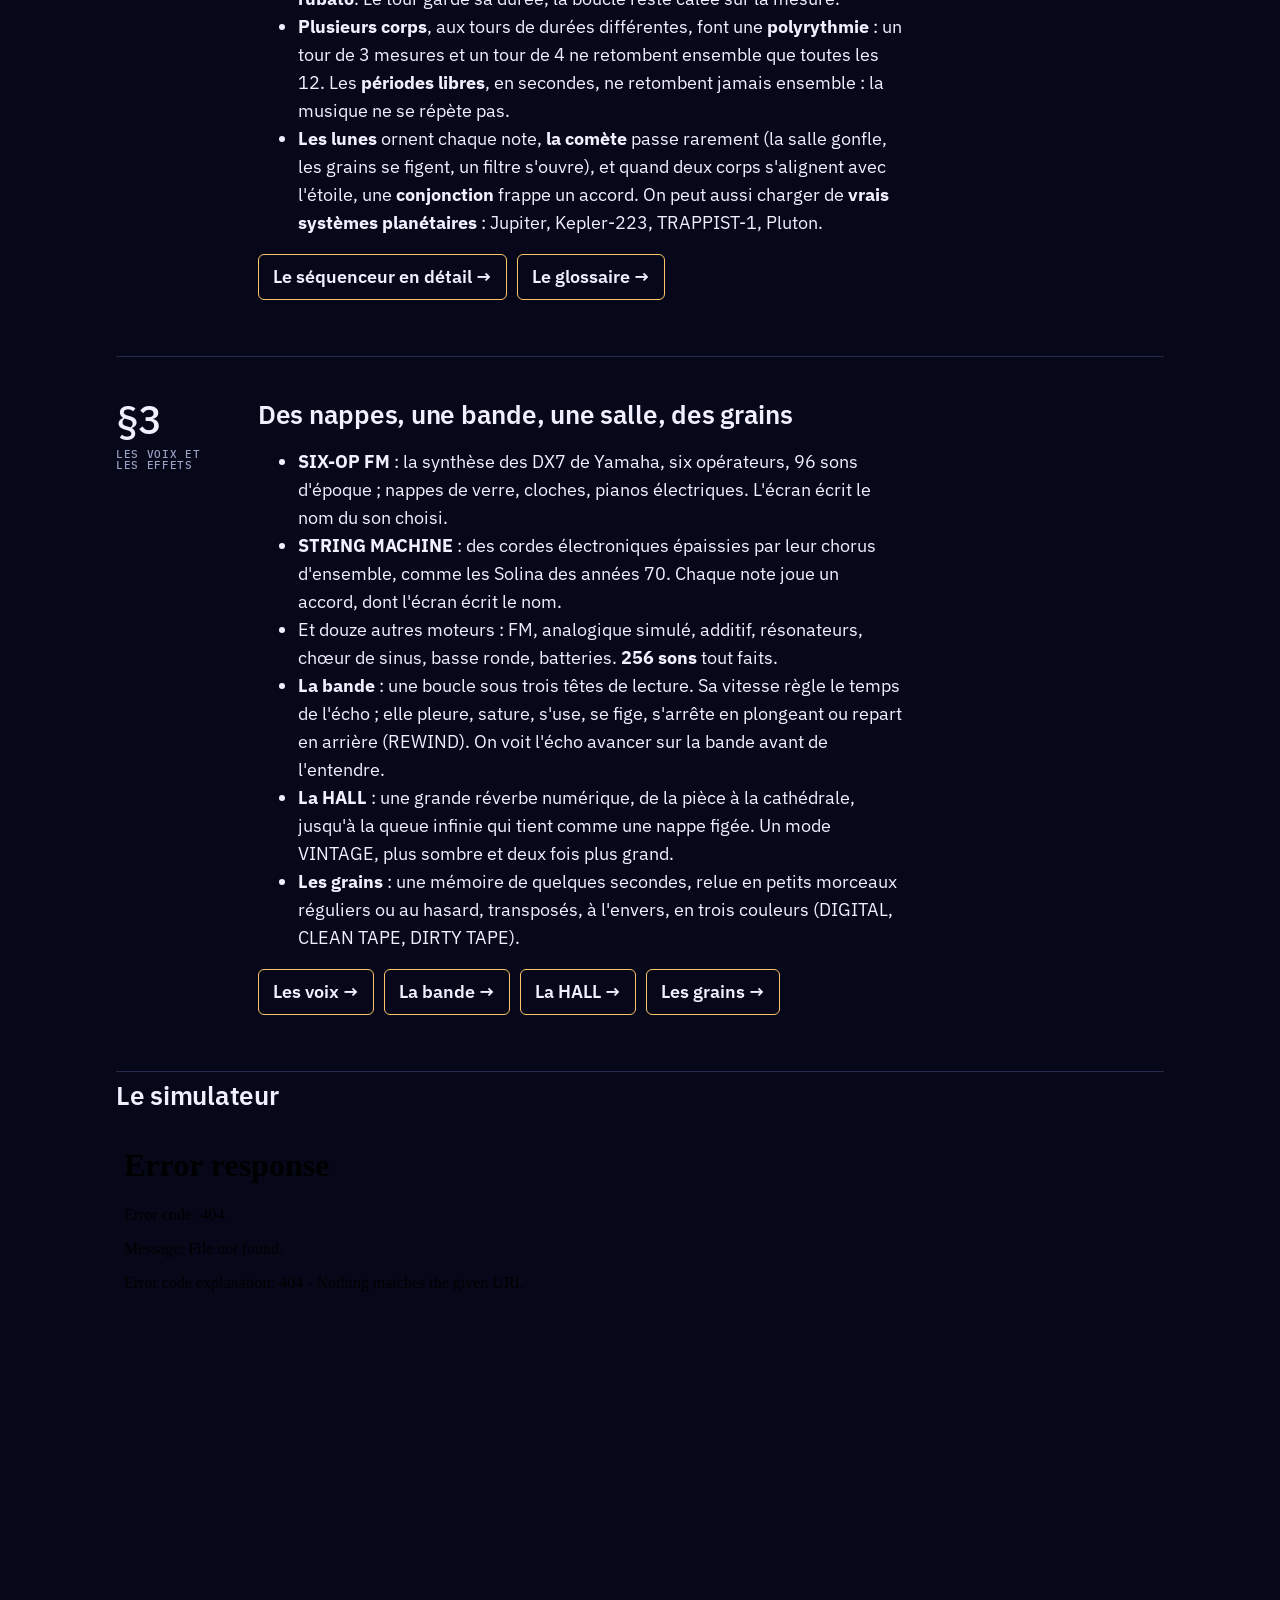
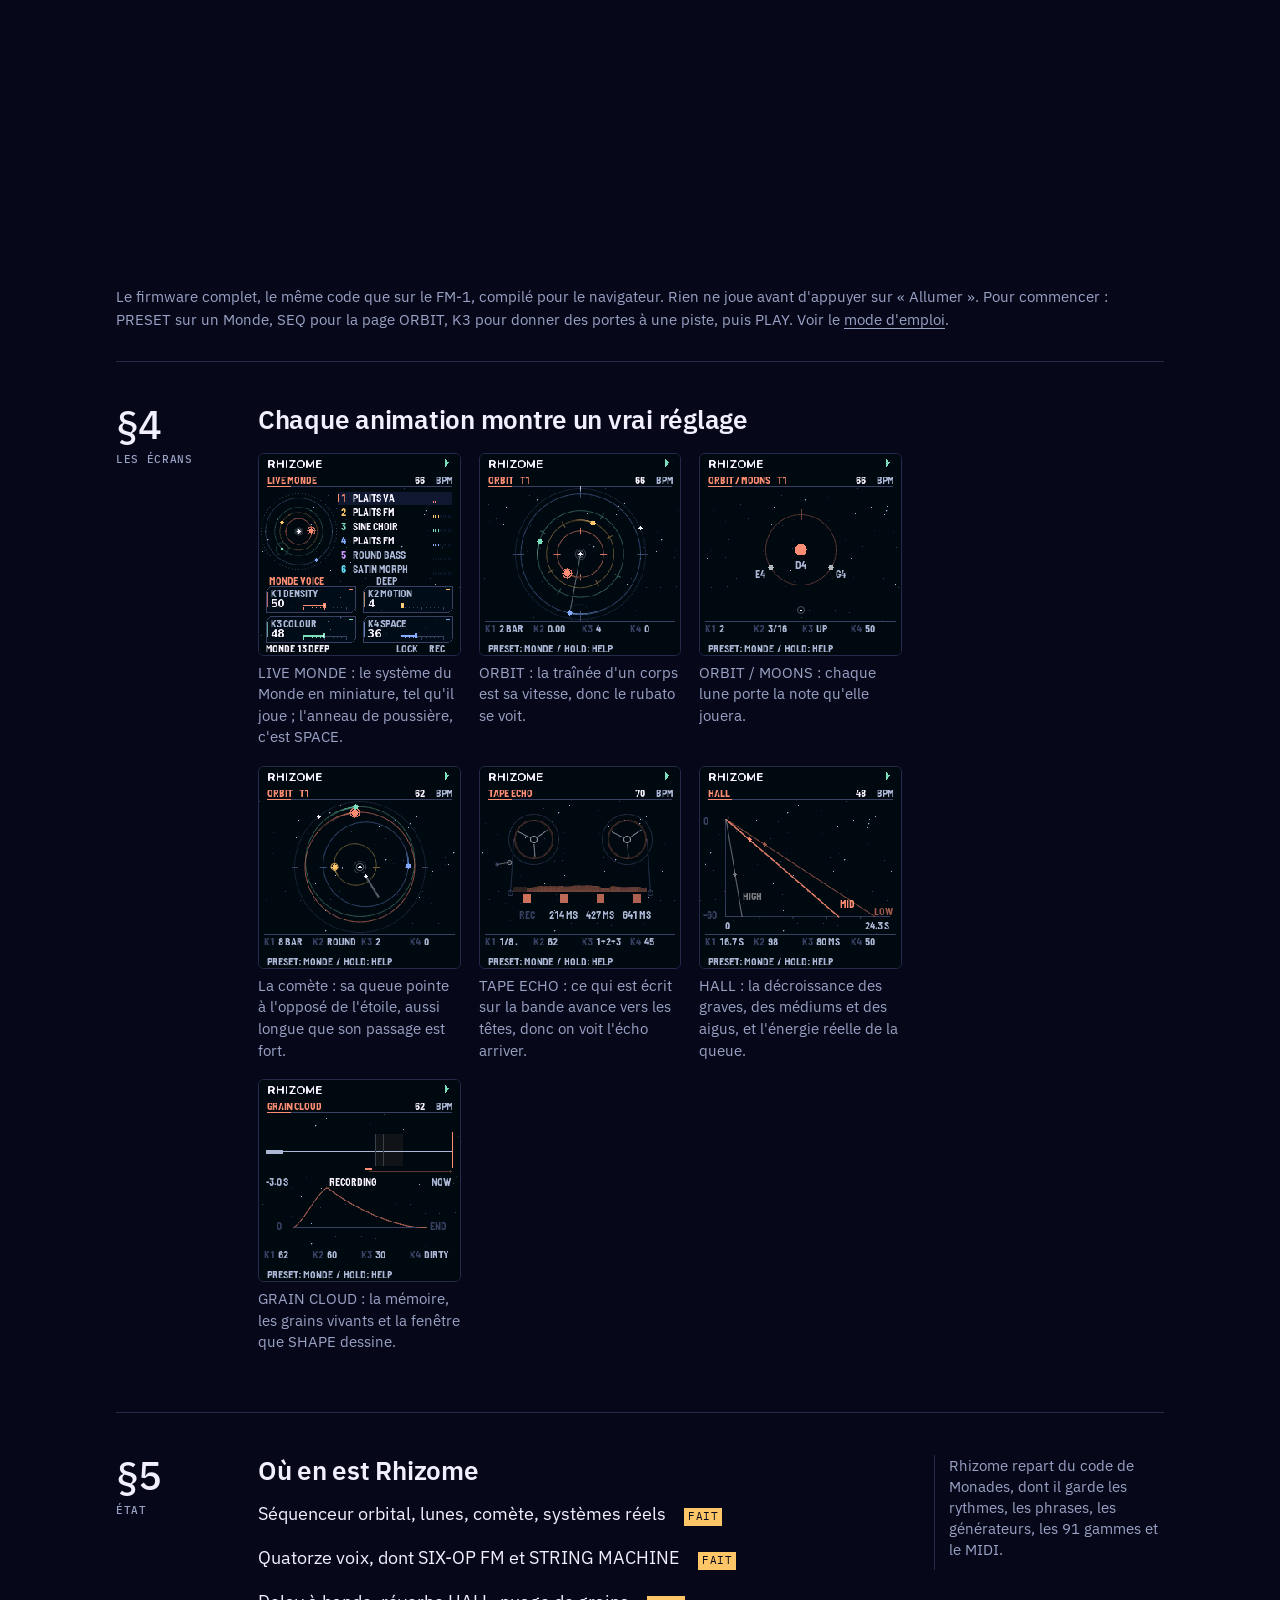
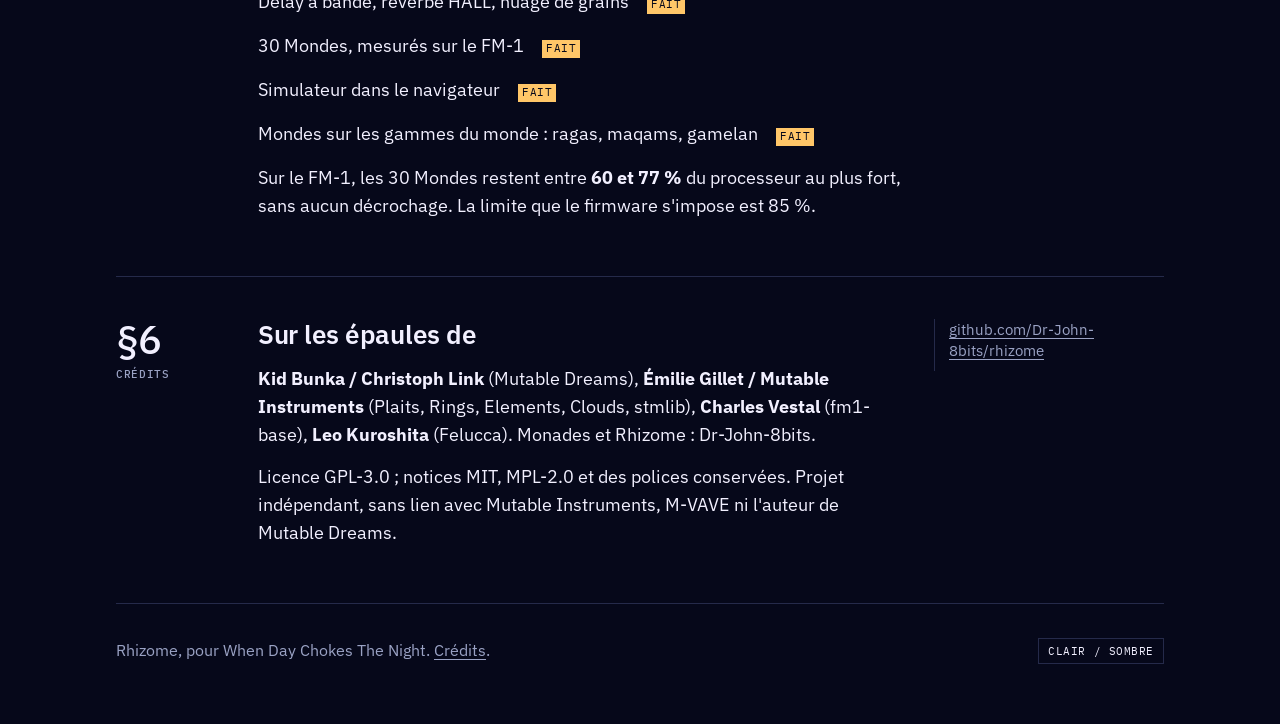
==== commit 01d29bdd: "Mesure sur le FM-1 : les 30 Mondes de 60 à 77 %, sans décrochage Co-Authored-By: Claude Opus 5.5 <no" ====
--- a/site/index.html
+++ b/site/index.html
@@ -43,7 +43,7 @@
       <li>une <b>réverbe HALL</b>, dans l'esprit des grandes réverbes numériques des années 80 ;</li>
       <li>un <b>nuage de grains</b>, qui relit en petits morceaux ce que les pistes lui envoient.</li>
     </ul>
-    <p><b>21 Mondes</b> en six familles : DUSK, NIGHT et DAWN, du crépuscule à l'aube ; DEEP, des formes longues ; ECHO, la bande et la HALL au premier plan ; VOICE, les voix de Rhizome.</p>
+    <p><b>30 Mondes</b> en neuf familles : DUSK, NIGHT et DAWN, du crépuscule à l'aube ; DEEP, des formes longues ; ECHO, la bande et la HALL au premier plan ; VOICE, les voix de Rhizome ; RAGA, MAQAM et EAST, les gammes du monde : les ragas des heures, les modes arabes et persans avec leurs quarts de ton, le gamelan, la Thaïlande et le Japon.</p>
     <p>Il est le compagnon de Monades, le firmware de l'autre FM-1 du projet, qui fait les notes et le rythme. Il joue aussi très bien seul.</p>
     <p class="links"><a href="manuel/">Mode d'emploi →</a><a href="#jouer">Le simulateur →</a><a href="https://github.com/Dr-John-8bits/rhizome">Les sources →</a></p>
   </div>
@@ -114,10 +114,10 @@
     <div class="status-line"><span>Séquenceur orbital, lunes, comète, systèmes réels</span><span class="st done">fait</span></div>
     <div class="status-line"><span>Quatorze voix, dont SIX-OP FM et STRING MACHINE</span><span class="st done">fait</span></div>
     <div class="status-line"><span>Delay à bande, réverbe HALL, nuage de grains</span><span class="st done">fait</span></div>
-    <div class="status-line"><span>21 Mondes, mesurés sur le FM-1</span><span class="st done">fait</span></div>
+    <div class="status-line"><span>30 Mondes, mesurés sur le FM-1</span><span class="st done">fait</span></div>
     <div class="status-line"><span>Simulateur dans le navigateur</span><span class="st done">fait</span></div>
-    <div class="status-line"><span>De nouveaux Mondes</span><span class="st">en cours</span></div>
-    <p>Sur le FM-1, les 21 Mondes restent entre <b>60 et 78 %</b> du processeur au plus fort, sans aucun décrochage. La limite que le firmware s'impose est 85 %.</p>
+    <div class="status-line"><span>Mondes sur les gammes du monde : ragas, maqams, gamelan</span><span class="st done">fait</span></div>
+    <p>Sur le FM-1, les 30 Mondes restent entre <b>60 et 77 %</b> du processeur au plus fort, sans aucun décrochage. La limite que le firmware s'impose est 85 %.</p>
   </div>
   <aside class="side"><p>Rhizome repart du code de Monades, dont il garde les rythmes, les phrases, les générateurs, les 91 gammes et le MIDI.</p></aside>
 </section>
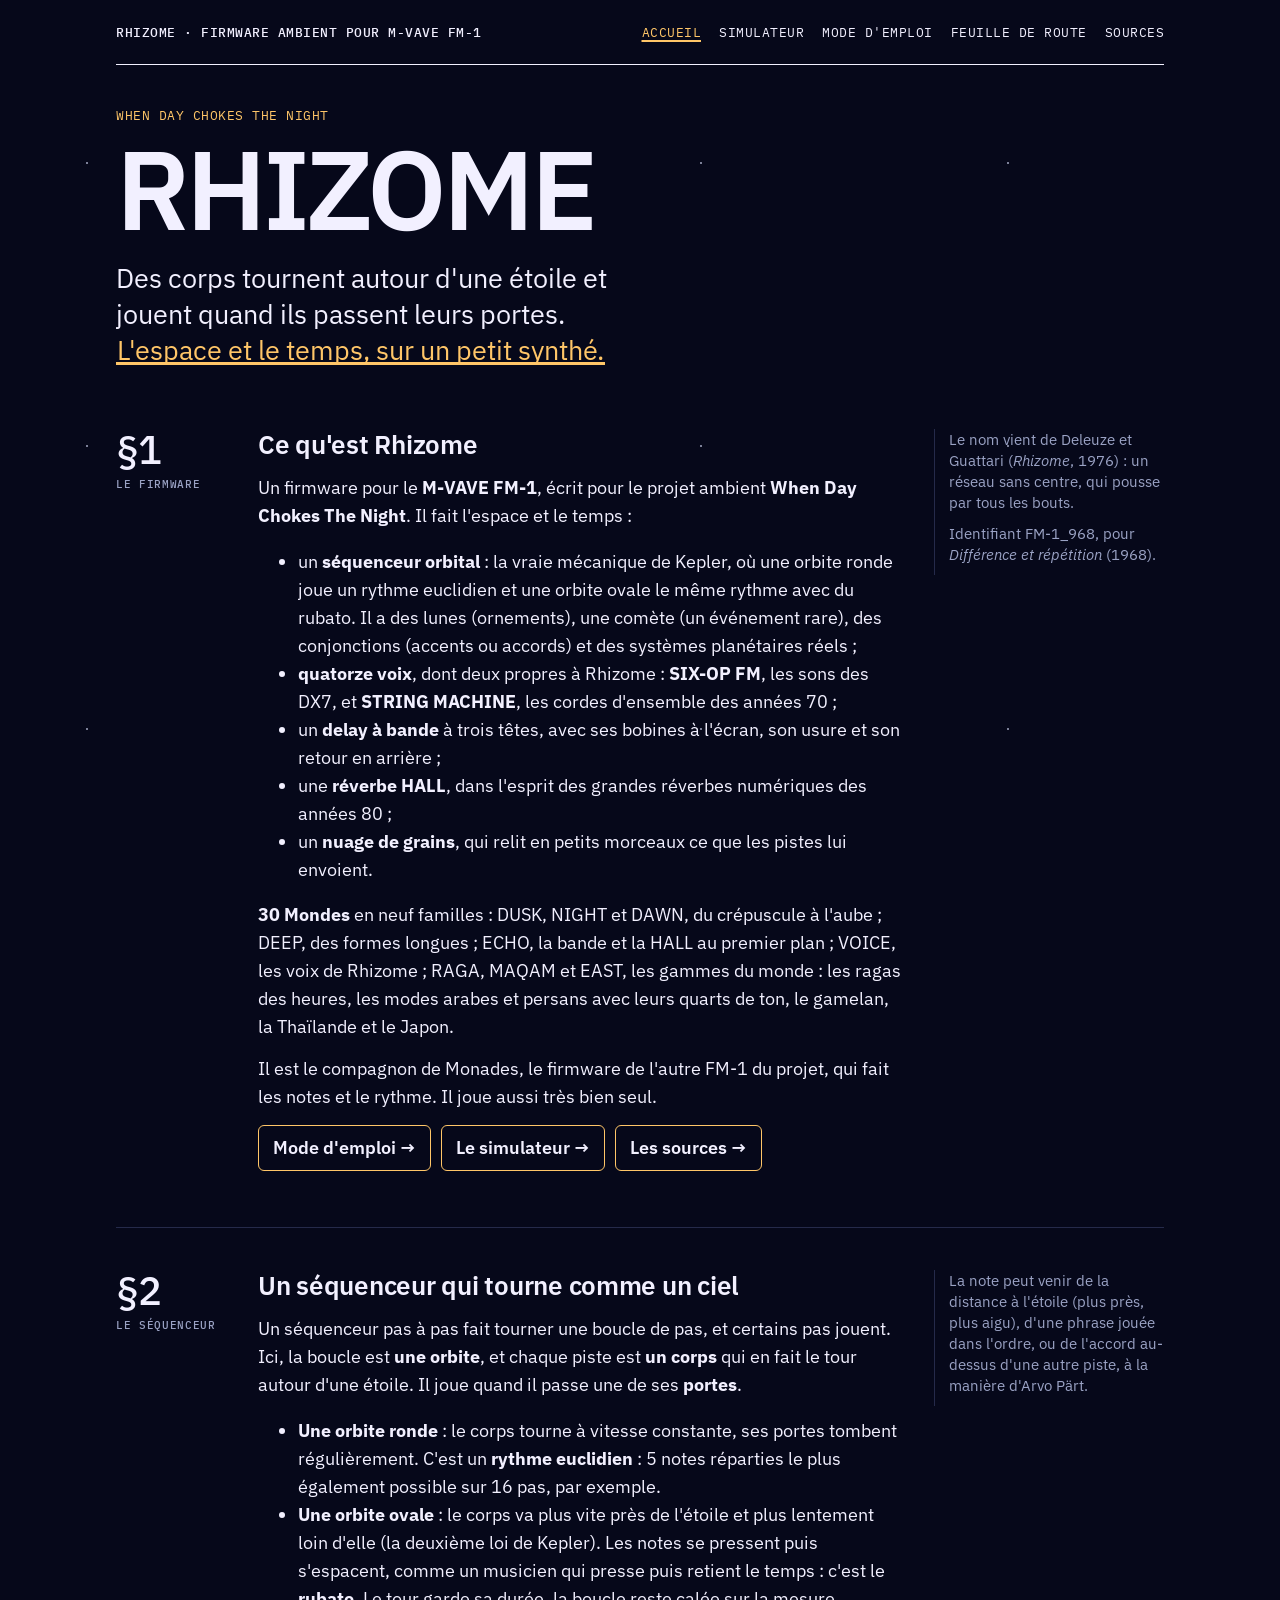
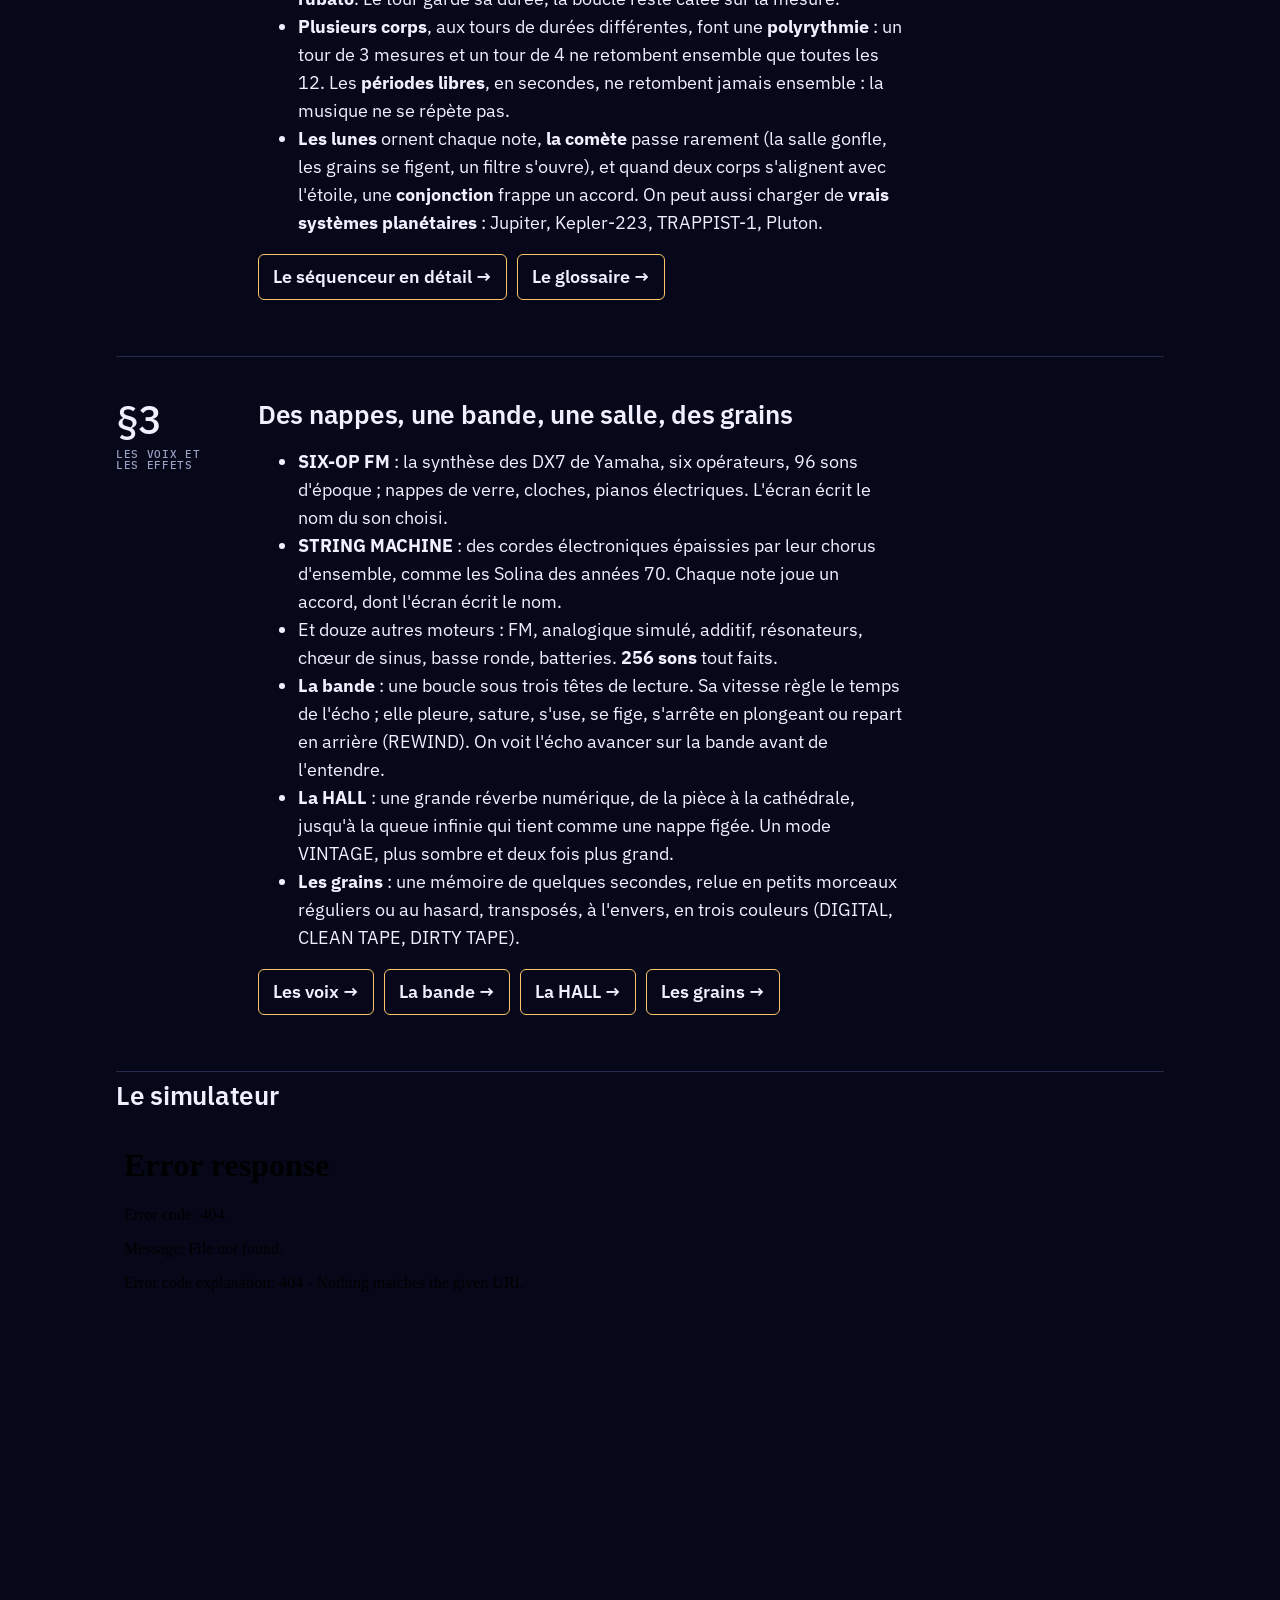
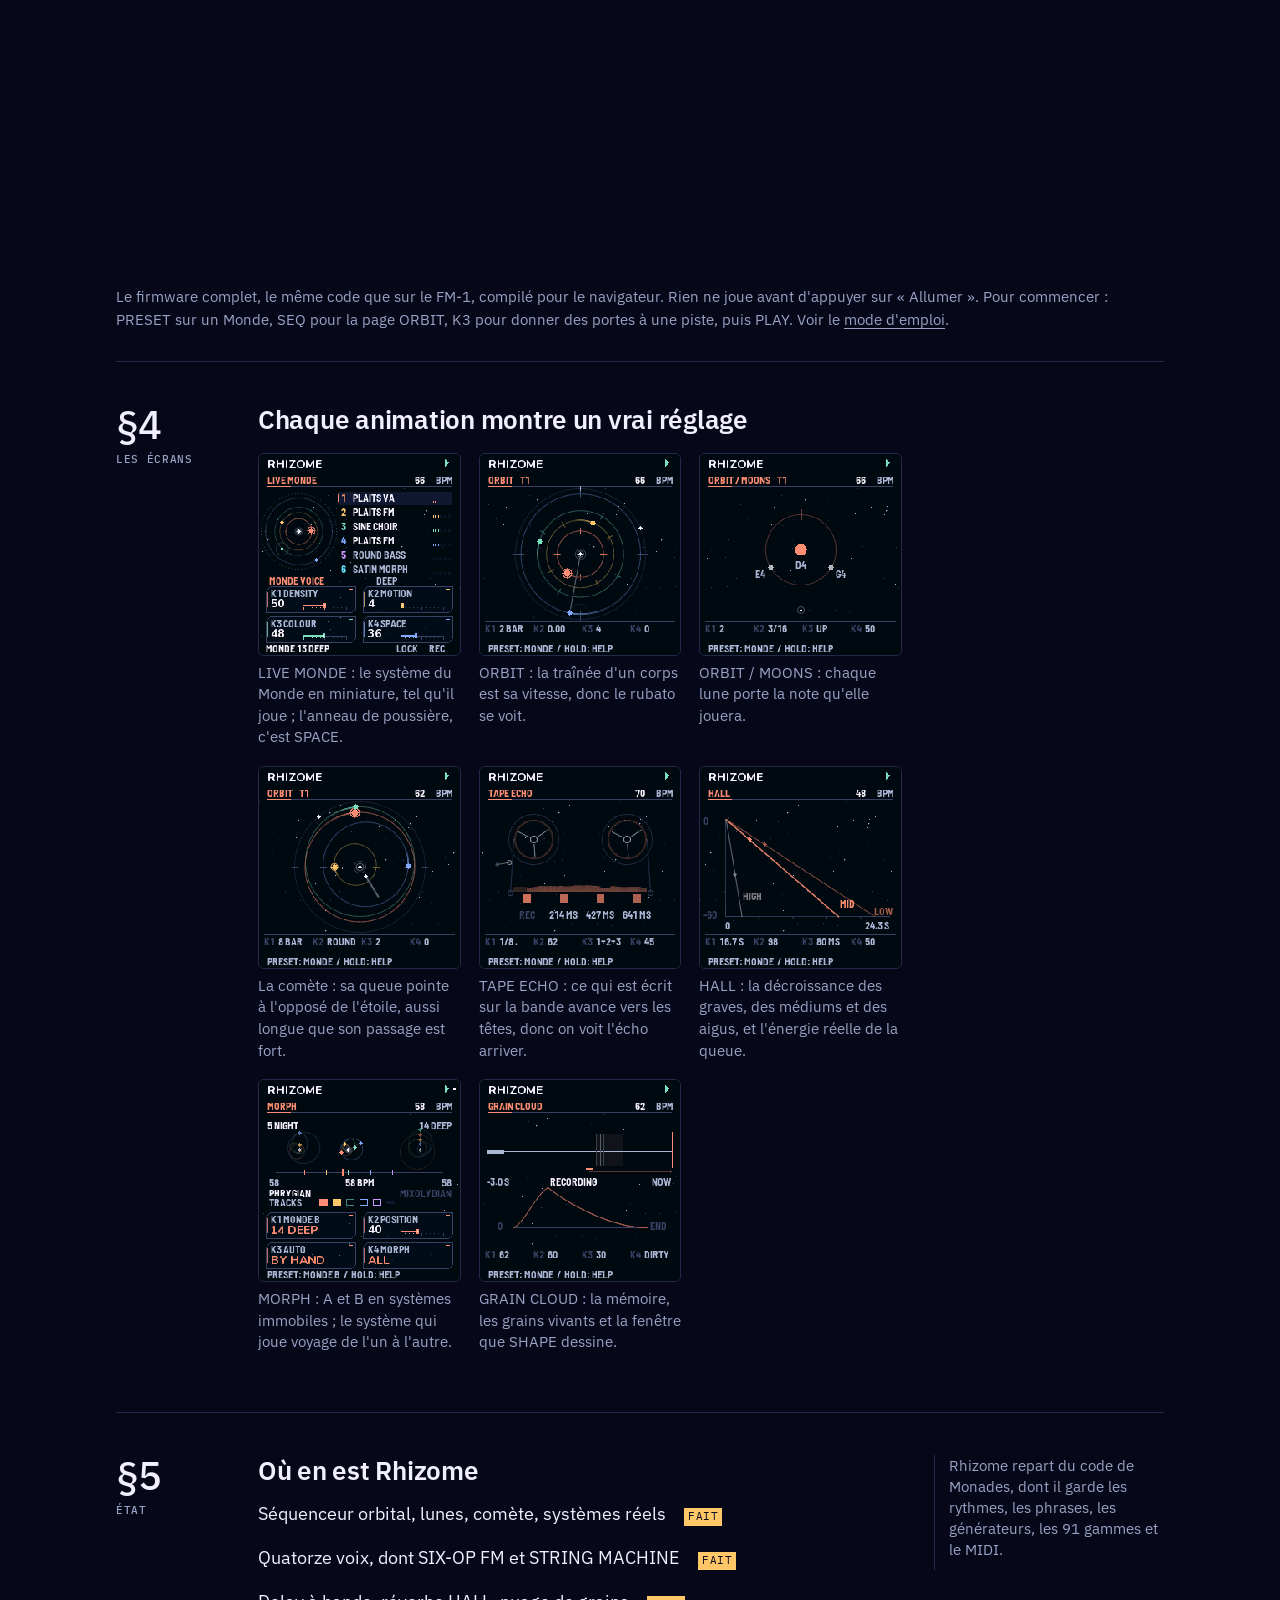
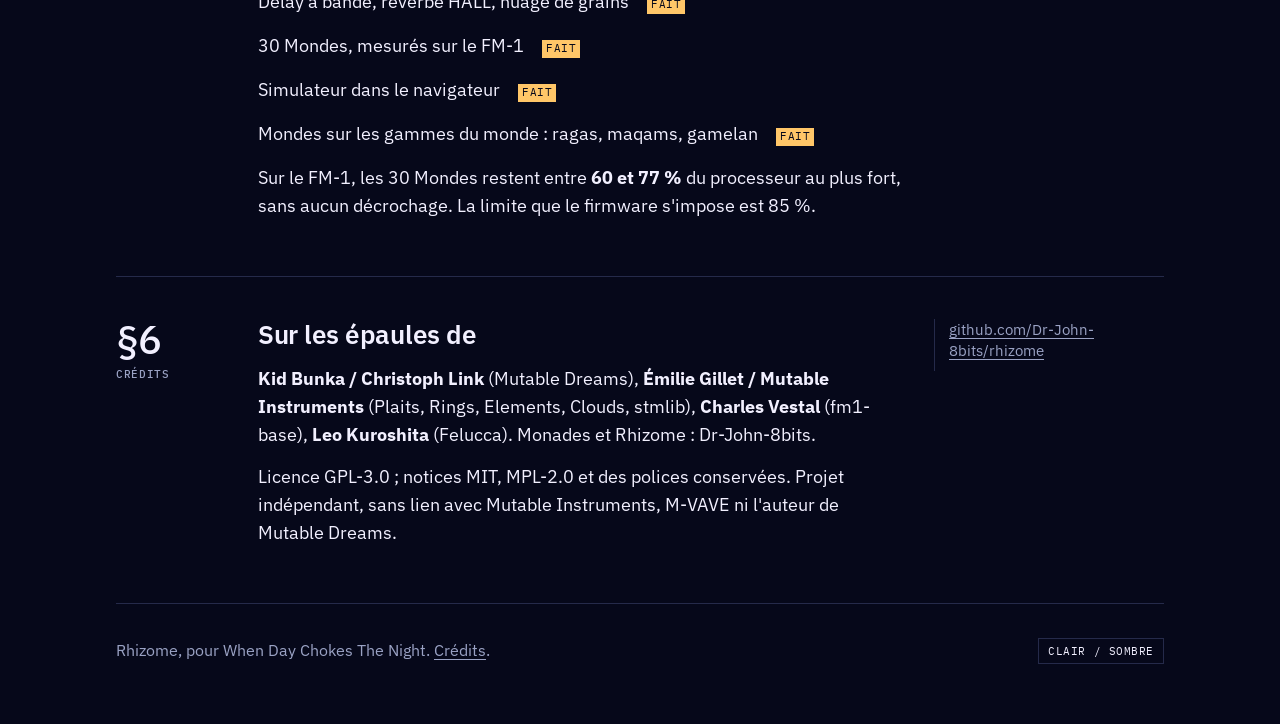
==== commit ea49b61c: "Rhizome 0.1.0 : MORPH, DERIVE et le démarrage en systèmes orbitaux - MORPH : A et B en portraits imm" ====
--- a/site/index.html
+++ b/site/index.html
@@ -102,6 +102,7 @@
       <figure><img src="captures/comete-passage.png" alt="La comète frôle l'étoile, sa queue pointe à l'opposé"><figcaption>La comète : sa queue pointe à l'opposé de l'étoile, aussi longue que son passage est fort.</figcaption></figure>
       <figure><img src="captures/bande.png" alt="Écran TAPE ECHO : deux bobines, la bande, la tête d'enregistrement et trois têtes de lecture"><figcaption>TAPE ECHO : ce qui est écrit sur la bande avance vers les têtes, donc on voit l'écho arriver.</figcaption></figure>
       <figure><img src="captures/hall.png" alt="Écran HALL : trois droites de décroissance, graves, médiums et aigus"><figcaption>HALL : la décroissance des graves, des médiums et des aigus, et l'énergie réelle de la queue.</figcaption></figure>
+      <figure><img src="captures/morph.png" alt="Écran MORPH : le Monde A et le Monde B en systèmes, le système qui joue entre les deux"><figcaption>MORPH : A et B en systèmes immobiles ; le système qui joue voyage de l'un à l'autre.</figcaption></figure>
       <figure><img src="captures/grains.png" alt="Écran GRAIN CLOUD : la mémoire des grains et la fenêtre d'un grain"><figcaption>GRAIN CLOUD : la mémoire, les grains vivants et la fenêtre que SHAPE dessine.</figcaption></figure>
     </div>
   </div>
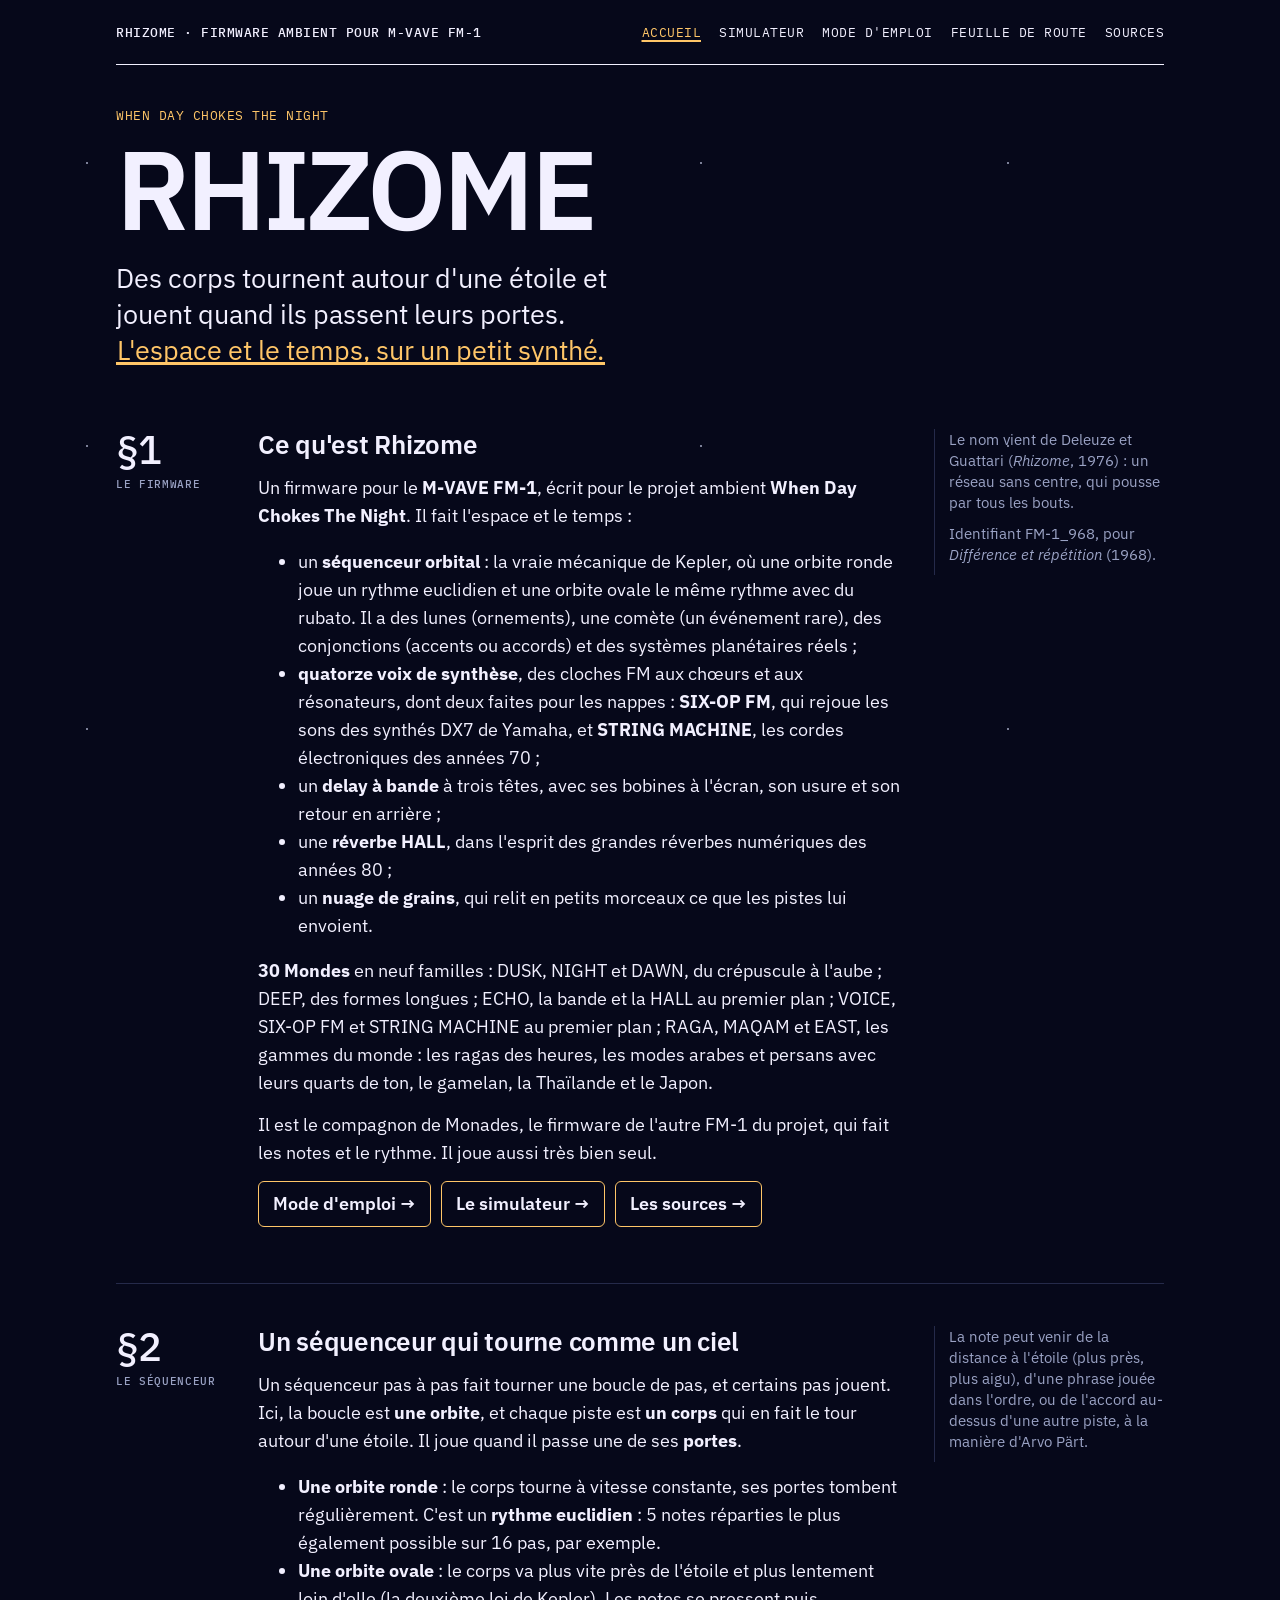
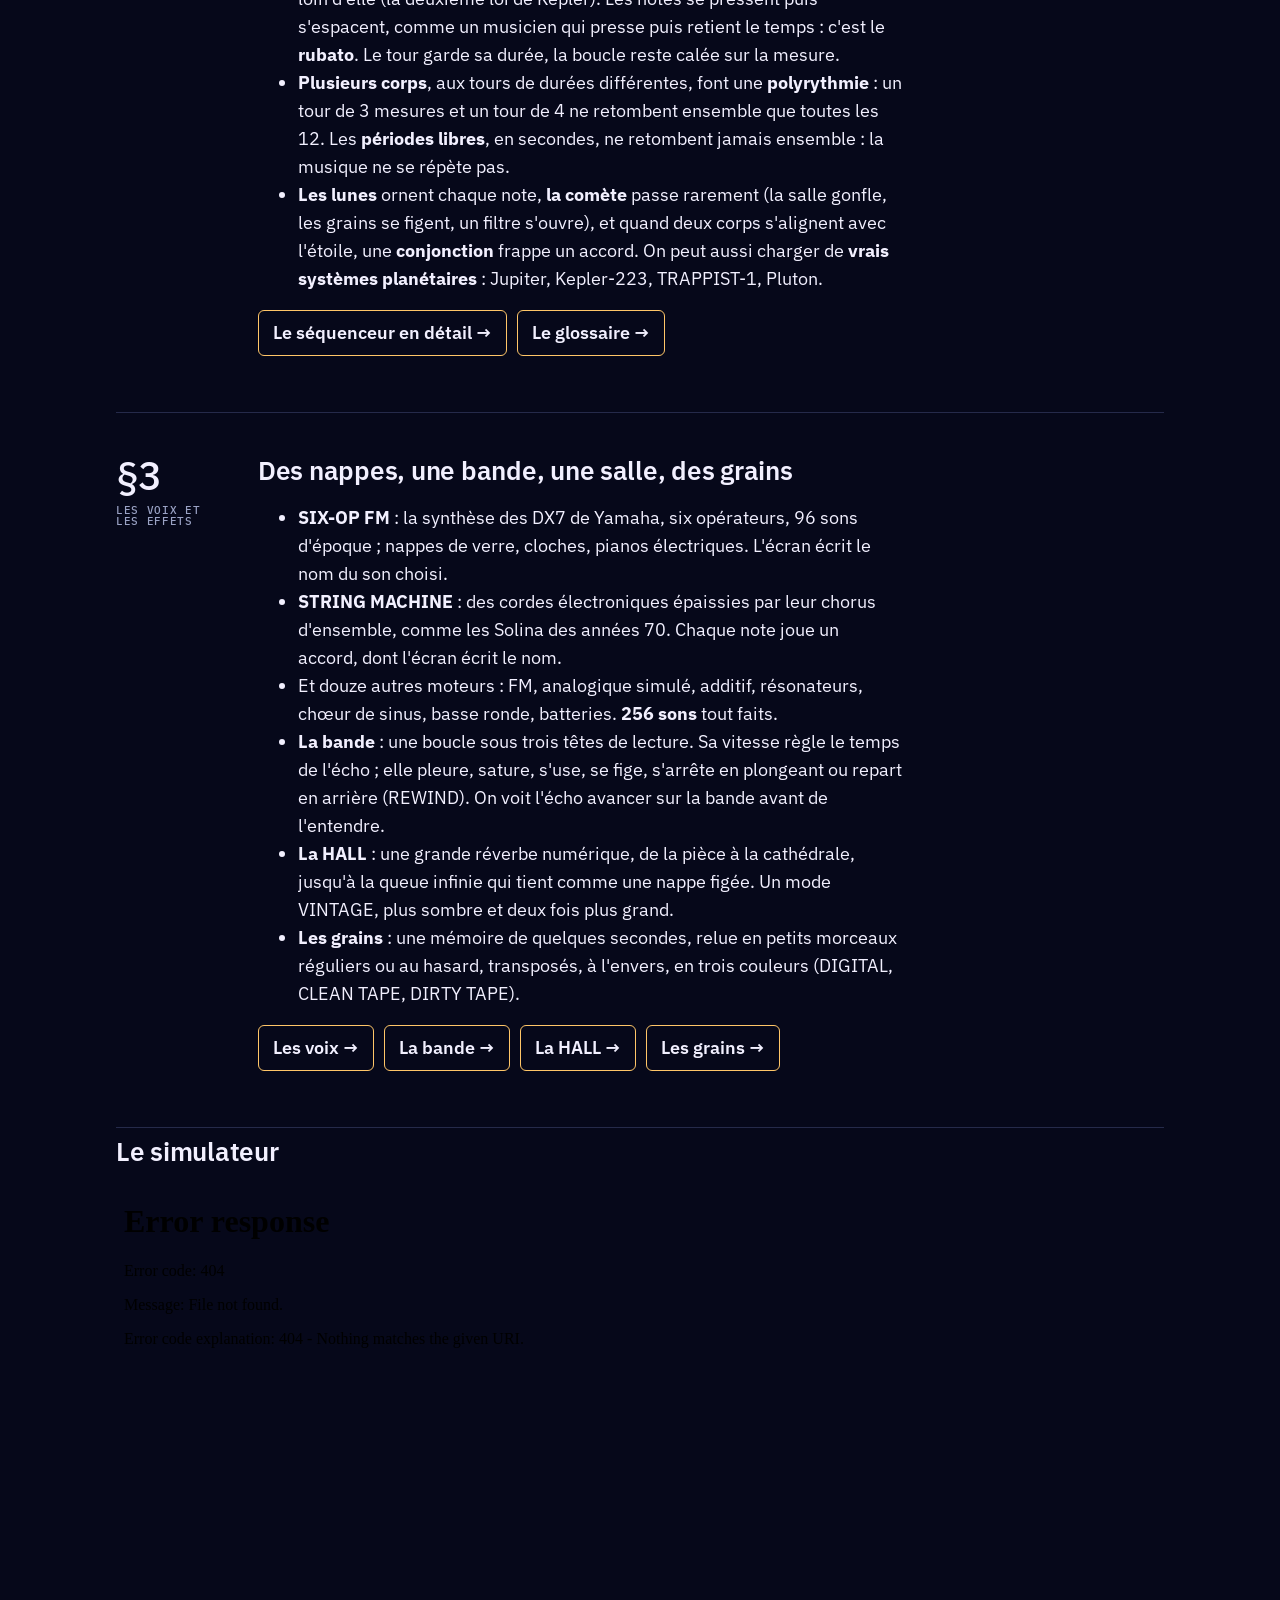
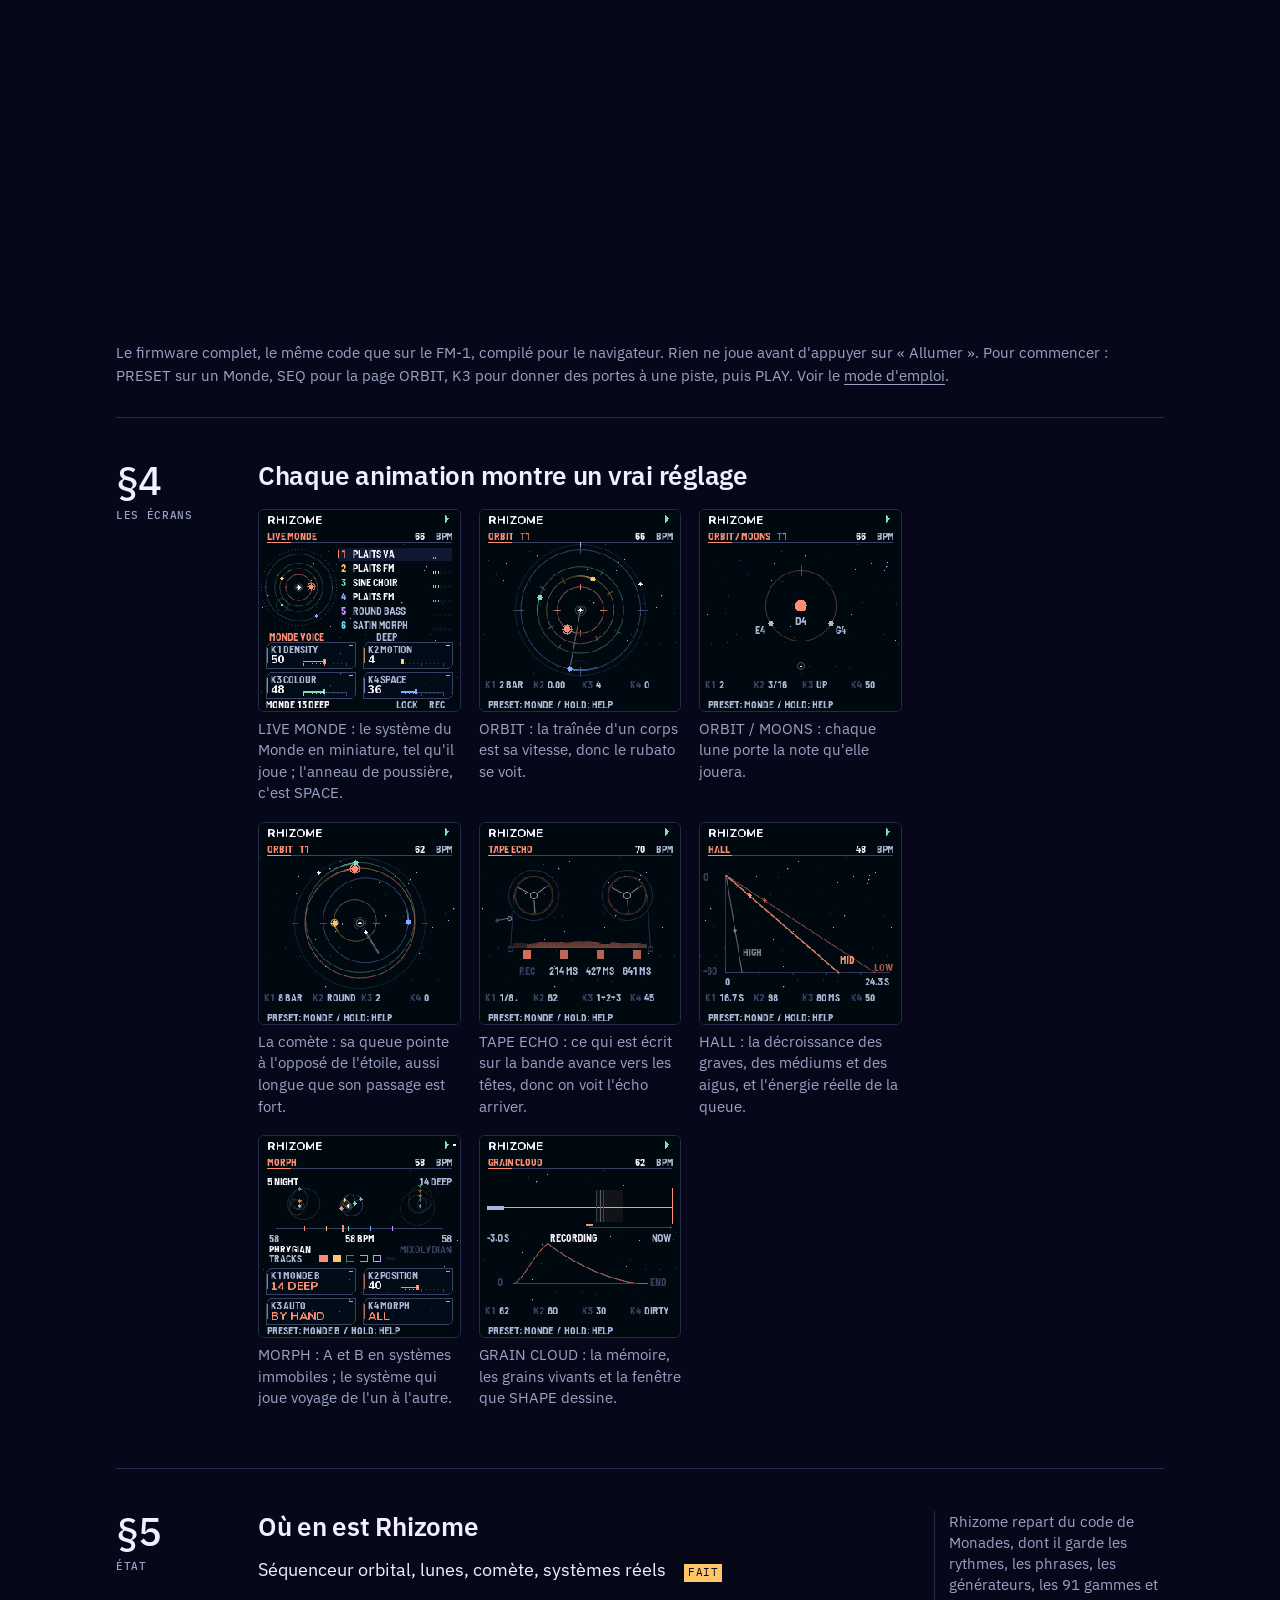
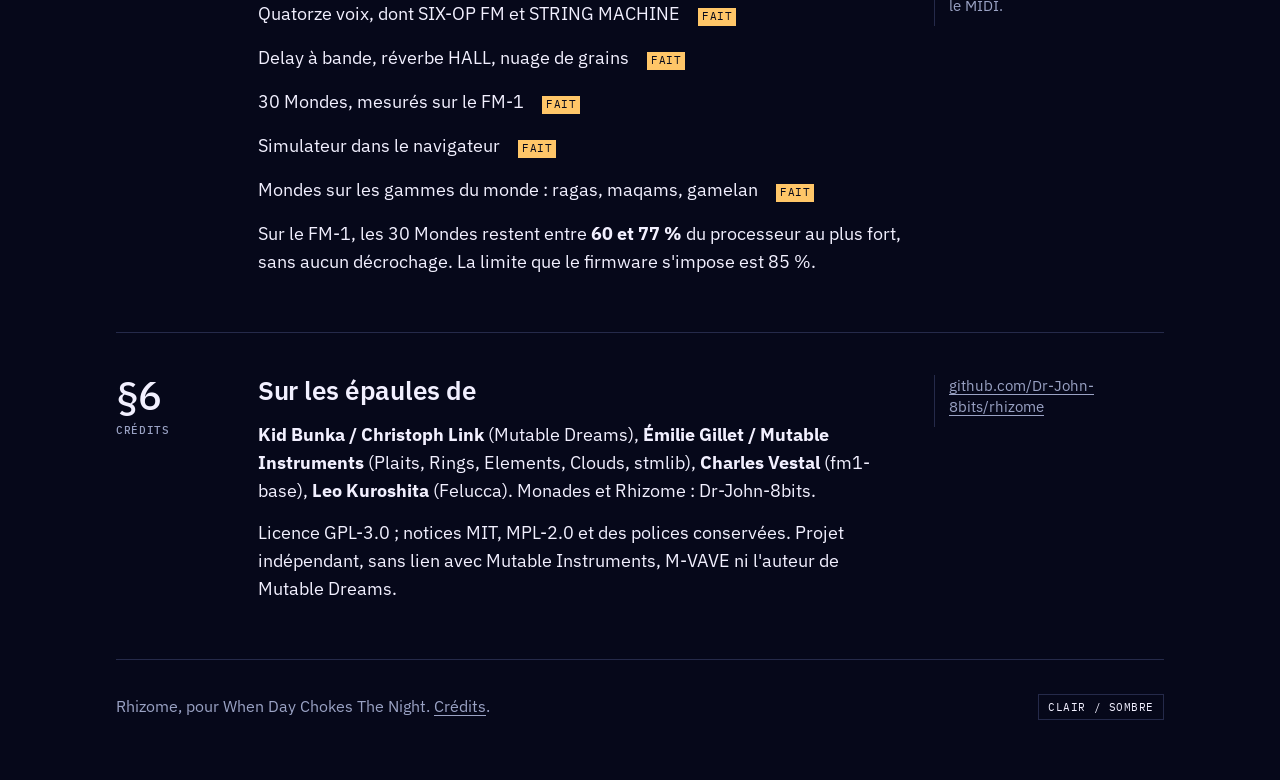
==== commit b7ec0cdb: "Accueil et mode d'emploi : les voix présentées sans supposer Monades ; ce que charge un système réel" ====
--- a/site/index.html
+++ b/site/index.html
@@ -38,12 +38,12 @@
     <p>Un firmware pour le <b>M-VAVE FM-1</b>, écrit pour le projet ambient <b>When Day Chokes The Night</b>. Il fait l'espace et le temps :</p>
     <ul>
       <li>un <b>séquenceur orbital</b> : la vraie mécanique de Kepler, où une orbite ronde joue un rythme euclidien et une orbite ovale le même rythme avec du rubato. Il a des lunes (ornements), une comète (un événement rare), des conjonctions (accents ou accords) et des systèmes planétaires réels ;</li>
-      <li><b>quatorze voix</b>, dont deux propres à Rhizome : <b>SIX-OP FM</b>, les sons des DX7, et <b>STRING MACHINE</b>, les cordes d'ensemble des années 70 ;</li>
+      <li><b>quatorze voix de synthèse</b>, des cloches FM aux chœurs et aux résonateurs, dont deux faites pour les nappes : <b>SIX-OP FM</b>, qui rejoue les sons des synthés DX7 de Yamaha, et <b>STRING MACHINE</b>, les cordes électroniques des années 70 ;</li>
       <li>un <b>delay à bande</b> à trois têtes, avec ses bobines à l'écran, son usure et son retour en arrière ;</li>
       <li>une <b>réverbe HALL</b>, dans l'esprit des grandes réverbes numériques des années 80 ;</li>
       <li>un <b>nuage de grains</b>, qui relit en petits morceaux ce que les pistes lui envoient.</li>
     </ul>
-    <p><b>30 Mondes</b> en neuf familles : DUSK, NIGHT et DAWN, du crépuscule à l'aube ; DEEP, des formes longues ; ECHO, la bande et la HALL au premier plan ; VOICE, les voix de Rhizome ; RAGA, MAQAM et EAST, les gammes du monde : les ragas des heures, les modes arabes et persans avec leurs quarts de ton, le gamelan, la Thaïlande et le Japon.</p>
+    <p><b>30 Mondes</b> en neuf familles : DUSK, NIGHT et DAWN, du crépuscule à l'aube ; DEEP, des formes longues ; ECHO, la bande et la HALL au premier plan ; VOICE, SIX-OP FM et STRING MACHINE au premier plan ; RAGA, MAQAM et EAST, les gammes du monde : les ragas des heures, les modes arabes et persans avec leurs quarts de ton, le gamelan, la Thaïlande et le Japon.</p>
     <p>Il est le compagnon de Monades, le firmware de l'autre FM-1 du projet, qui fait les notes et le rythme. Il joue aussi très bien seul.</p>
     <p class="links"><a href="manuel/">Mode d'emploi →</a><a href="#jouer">Le simulateur →</a><a href="https://github.com/Dr-John-8bits/rhizome">Les sources →</a></p>
   </div>
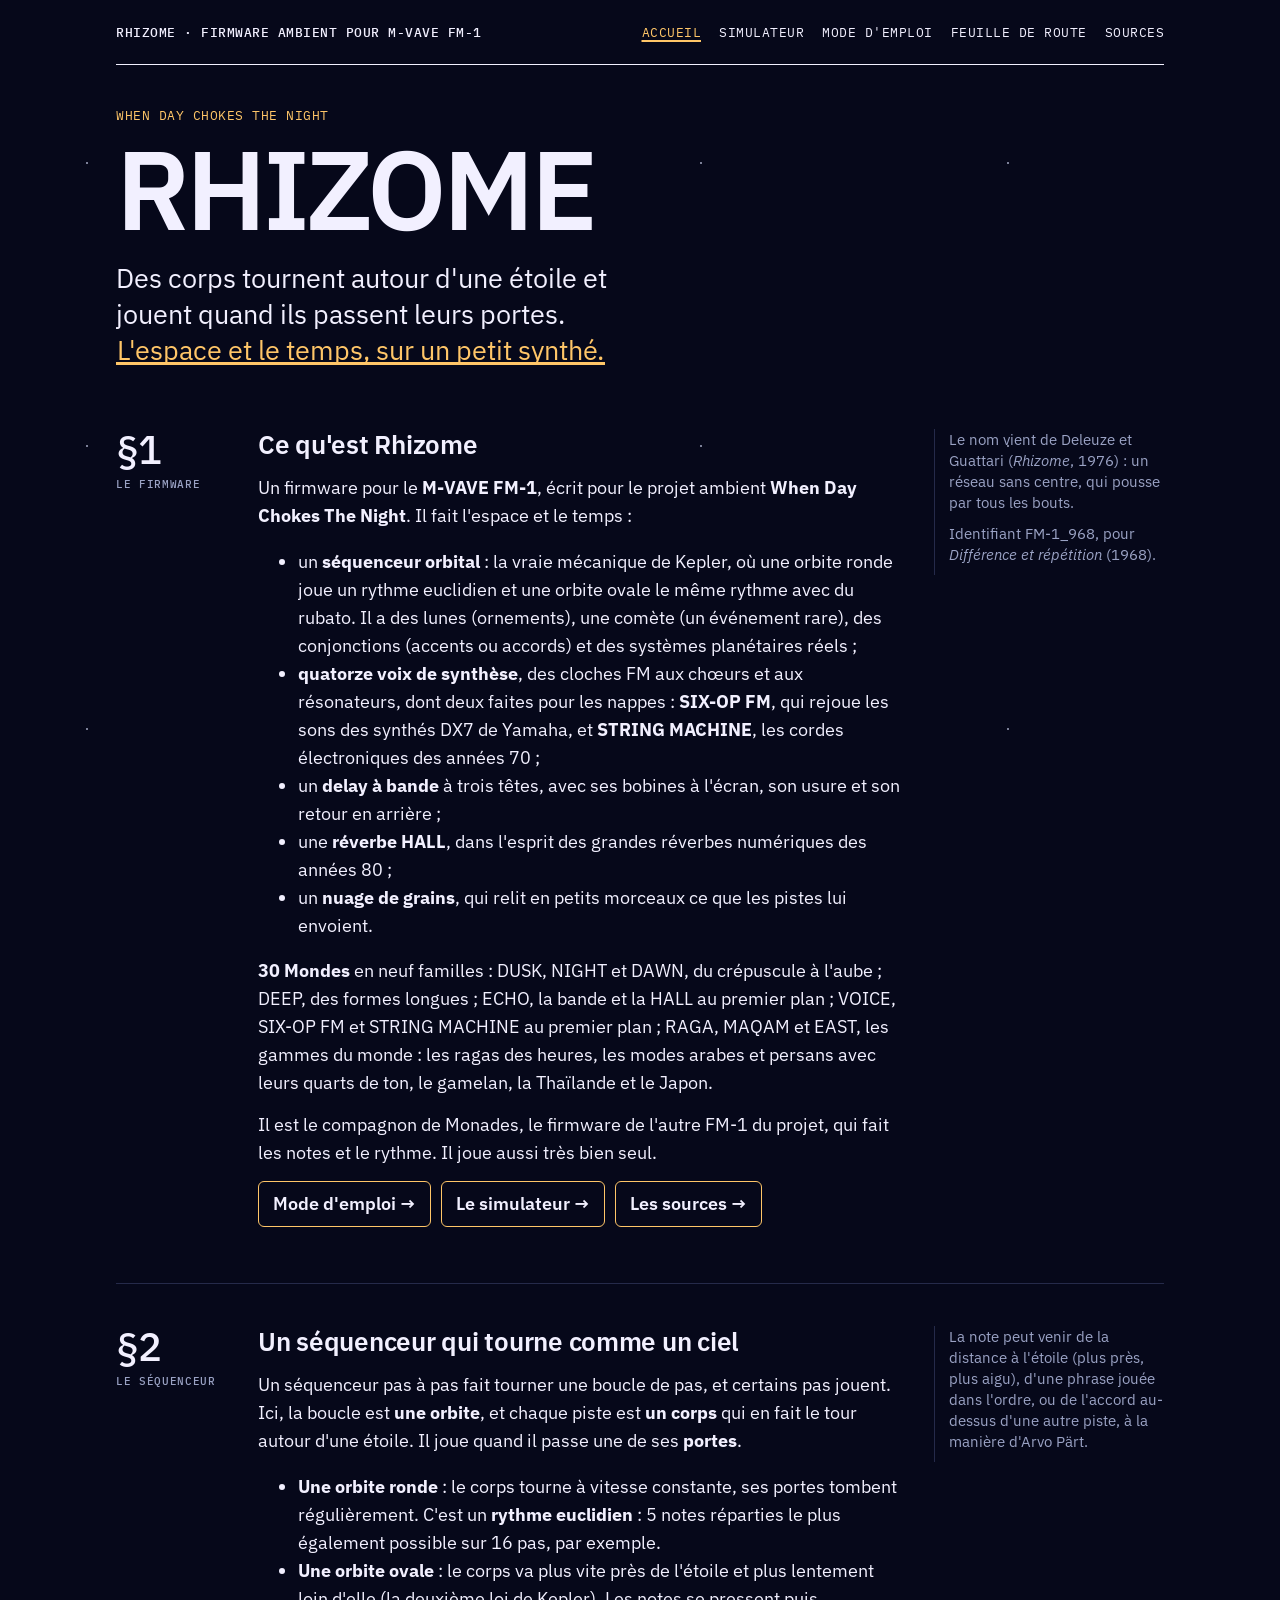
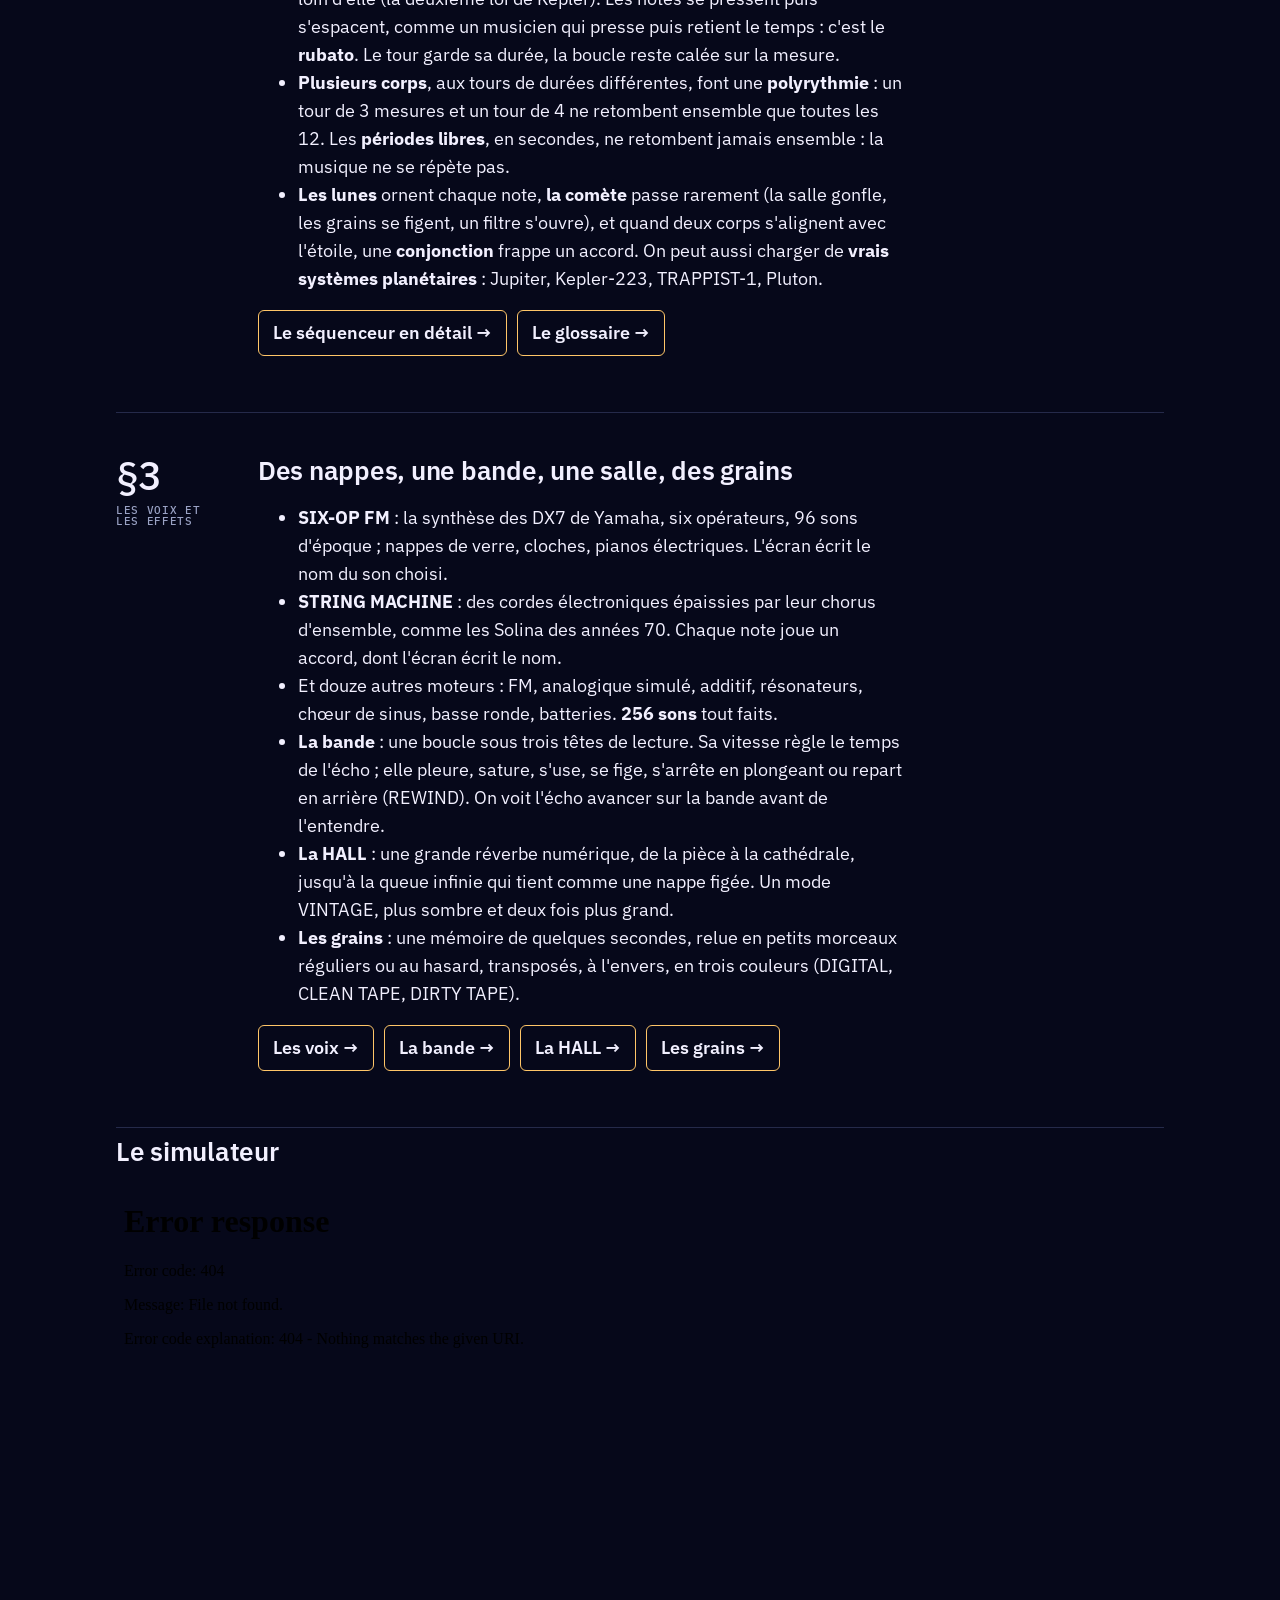
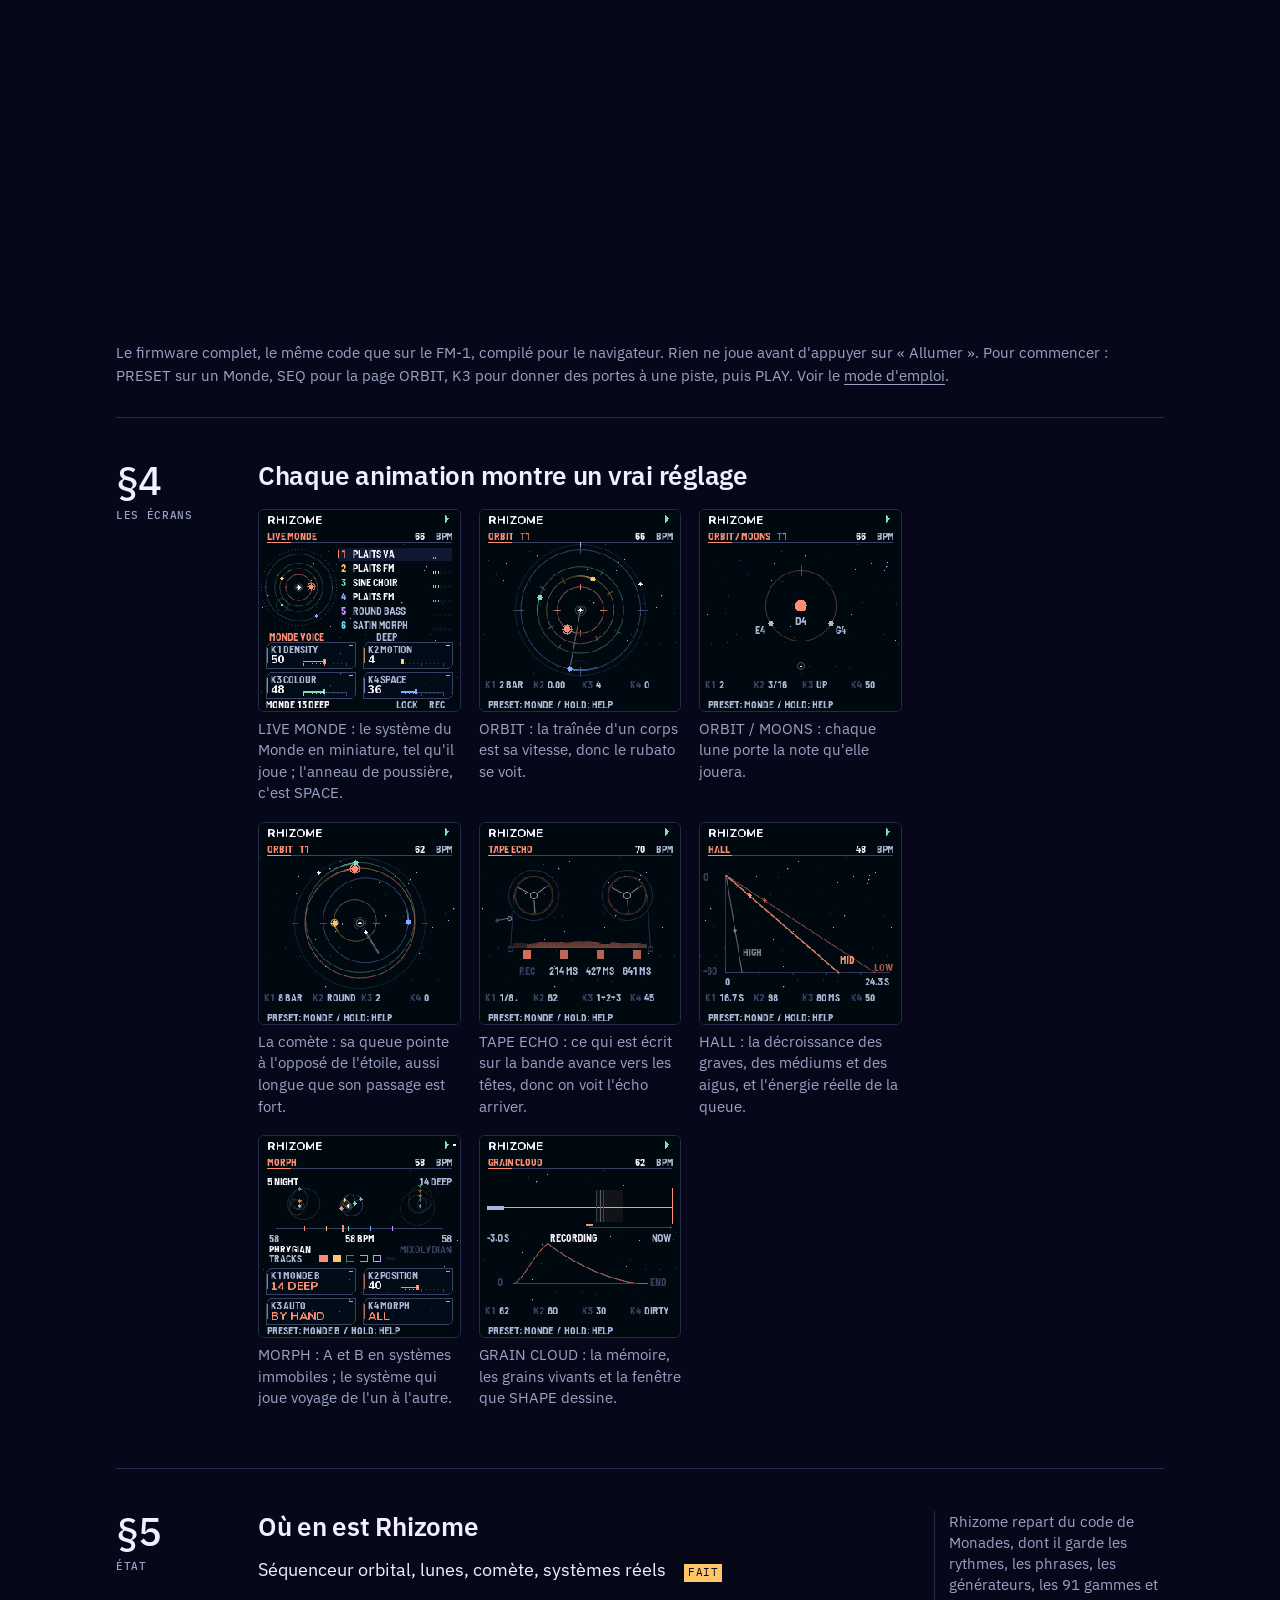
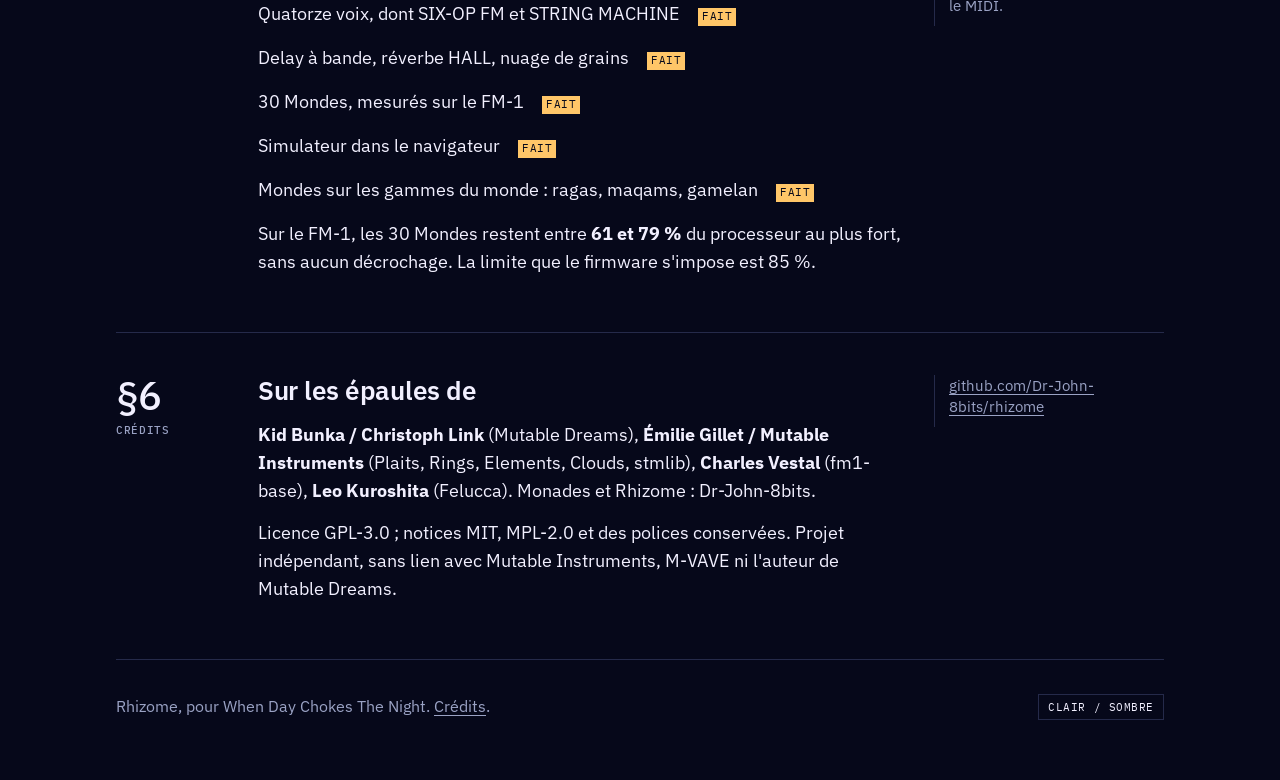
==== commit 3c94b82f: "Rhizome 0.1.0 mesuré sur le FM-1 : 61 à 79 %, sans décrochage Les vraies charges : l'ancienne garde " ====
--- a/site/index.html
+++ b/site/index.html
@@ -118,7 +118,7 @@
     <div class="status-line"><span>30 Mondes, mesurés sur le FM-1</span><span class="st done">fait</span></div>
     <div class="status-line"><span>Simulateur dans le navigateur</span><span class="st done">fait</span></div>
     <div class="status-line"><span>Mondes sur les gammes du monde : ragas, maqams, gamelan</span><span class="st done">fait</span></div>
-    <p>Sur le FM-1, les 30 Mondes restent entre <b>60 et 77 %</b> du processeur au plus fort, sans aucun décrochage. La limite que le firmware s'impose est 85 %.</p>
+    <p>Sur le FM-1, les 30 Mondes restent entre <b>61 et 79 %</b> du processeur au plus fort, sans aucun décrochage. La limite que le firmware s'impose est 85 %.</p>
   </div>
   <aside class="side"><p>Rhizome repart du code de Monades, dont il garde les rythmes, les phrases, les générateurs, les 91 gammes et le MIDI.</p></aside>
 </section>
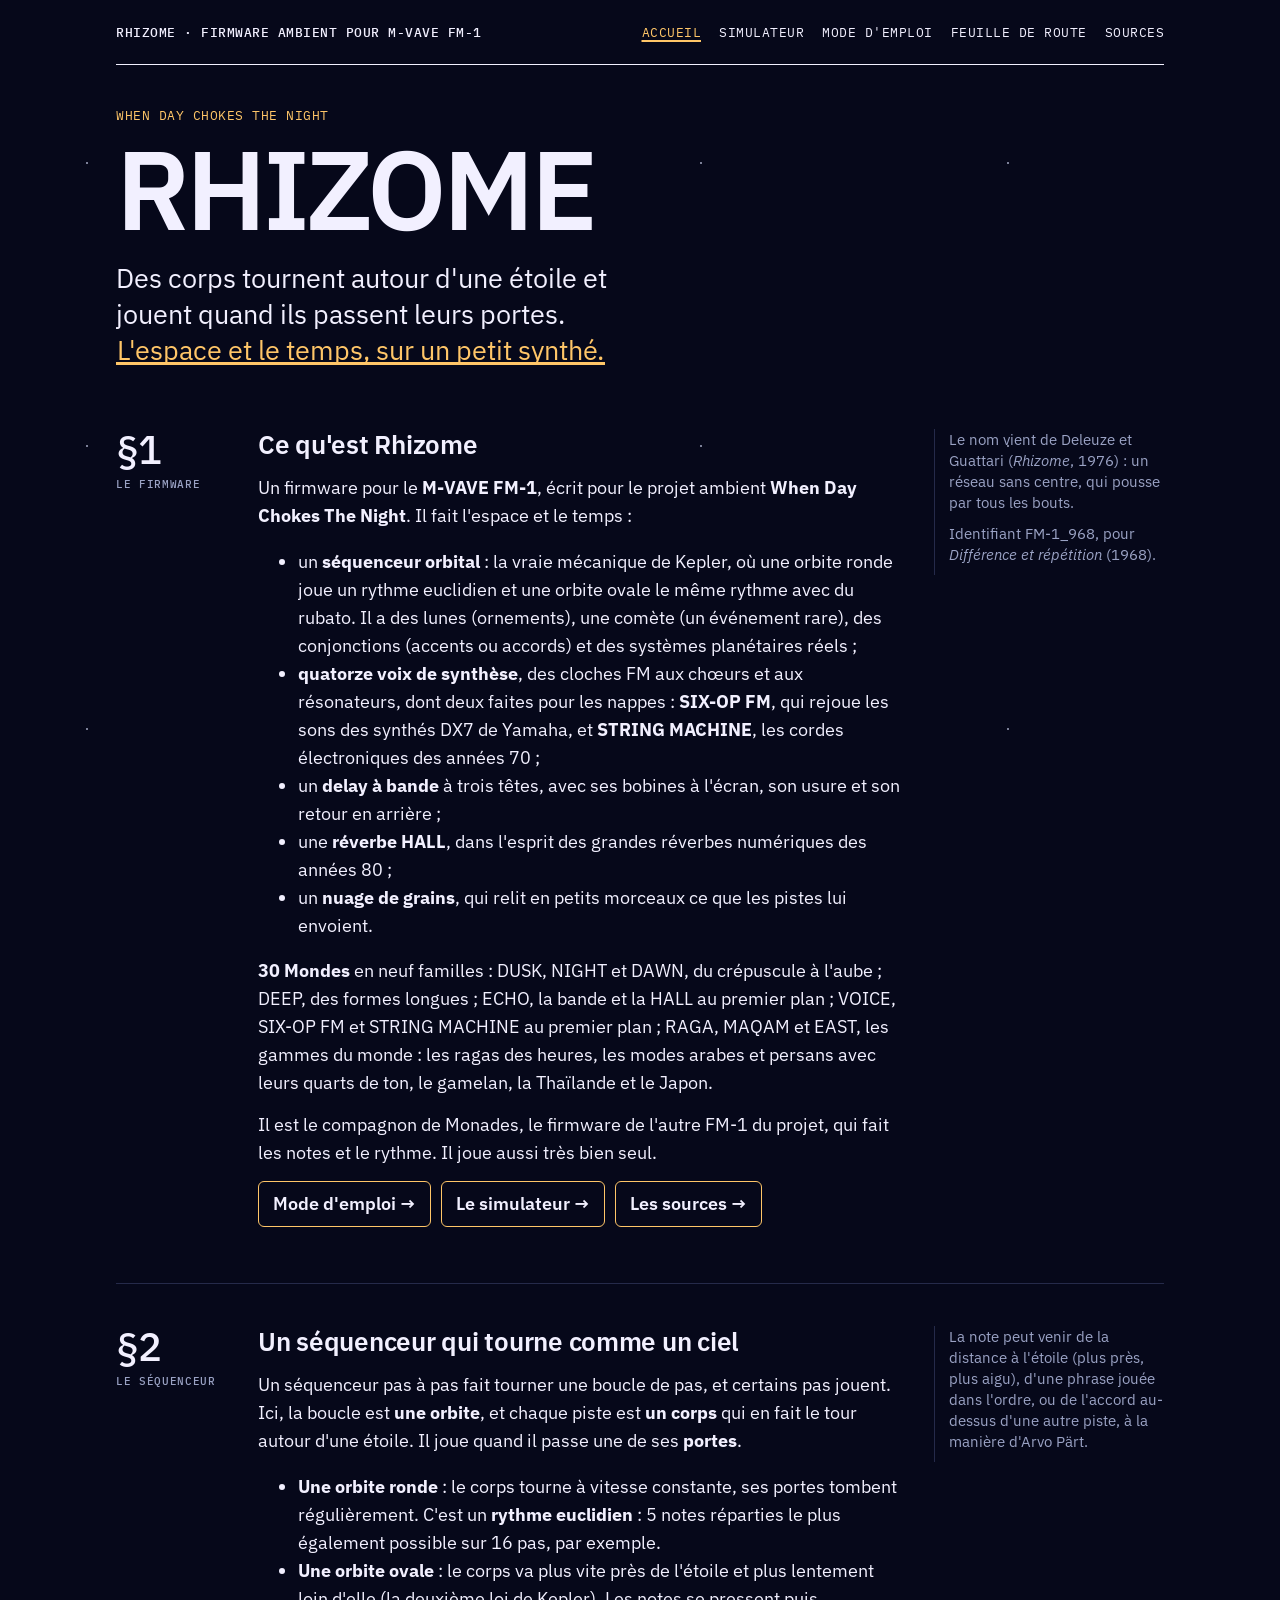
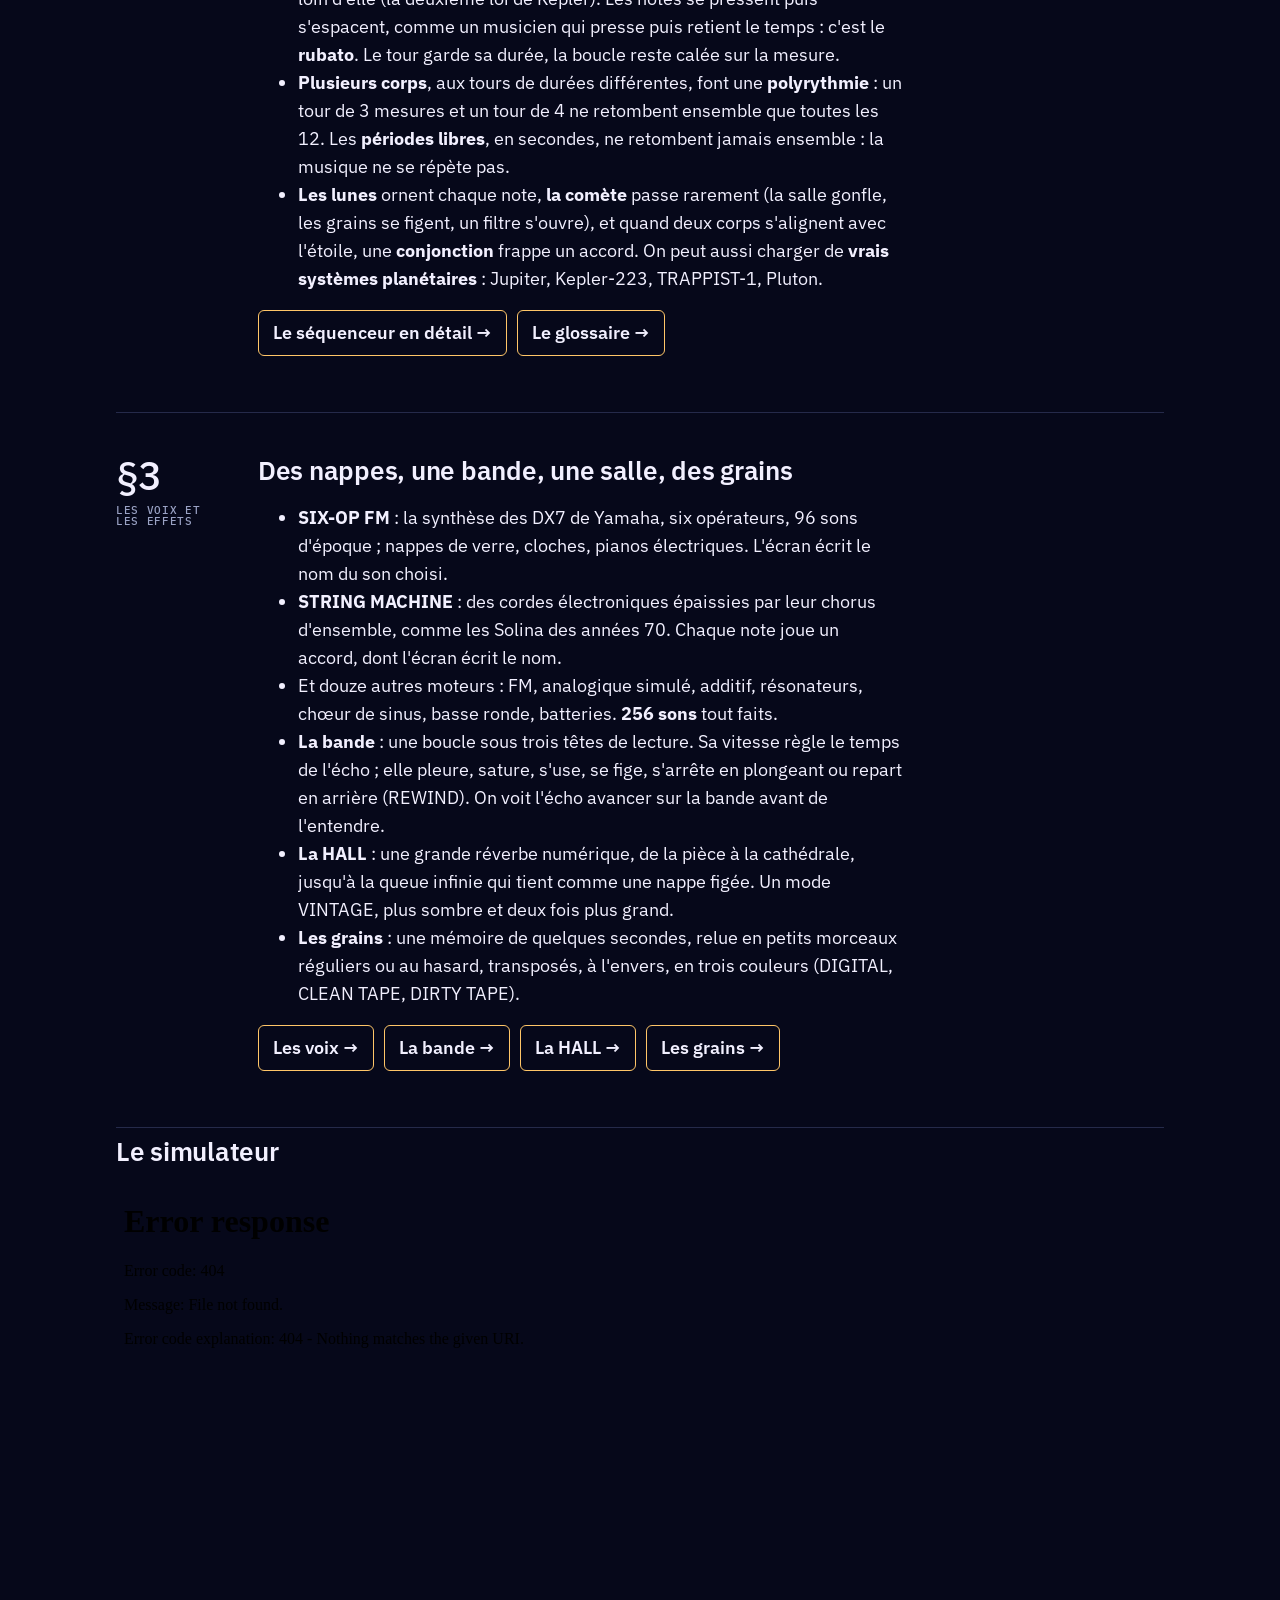
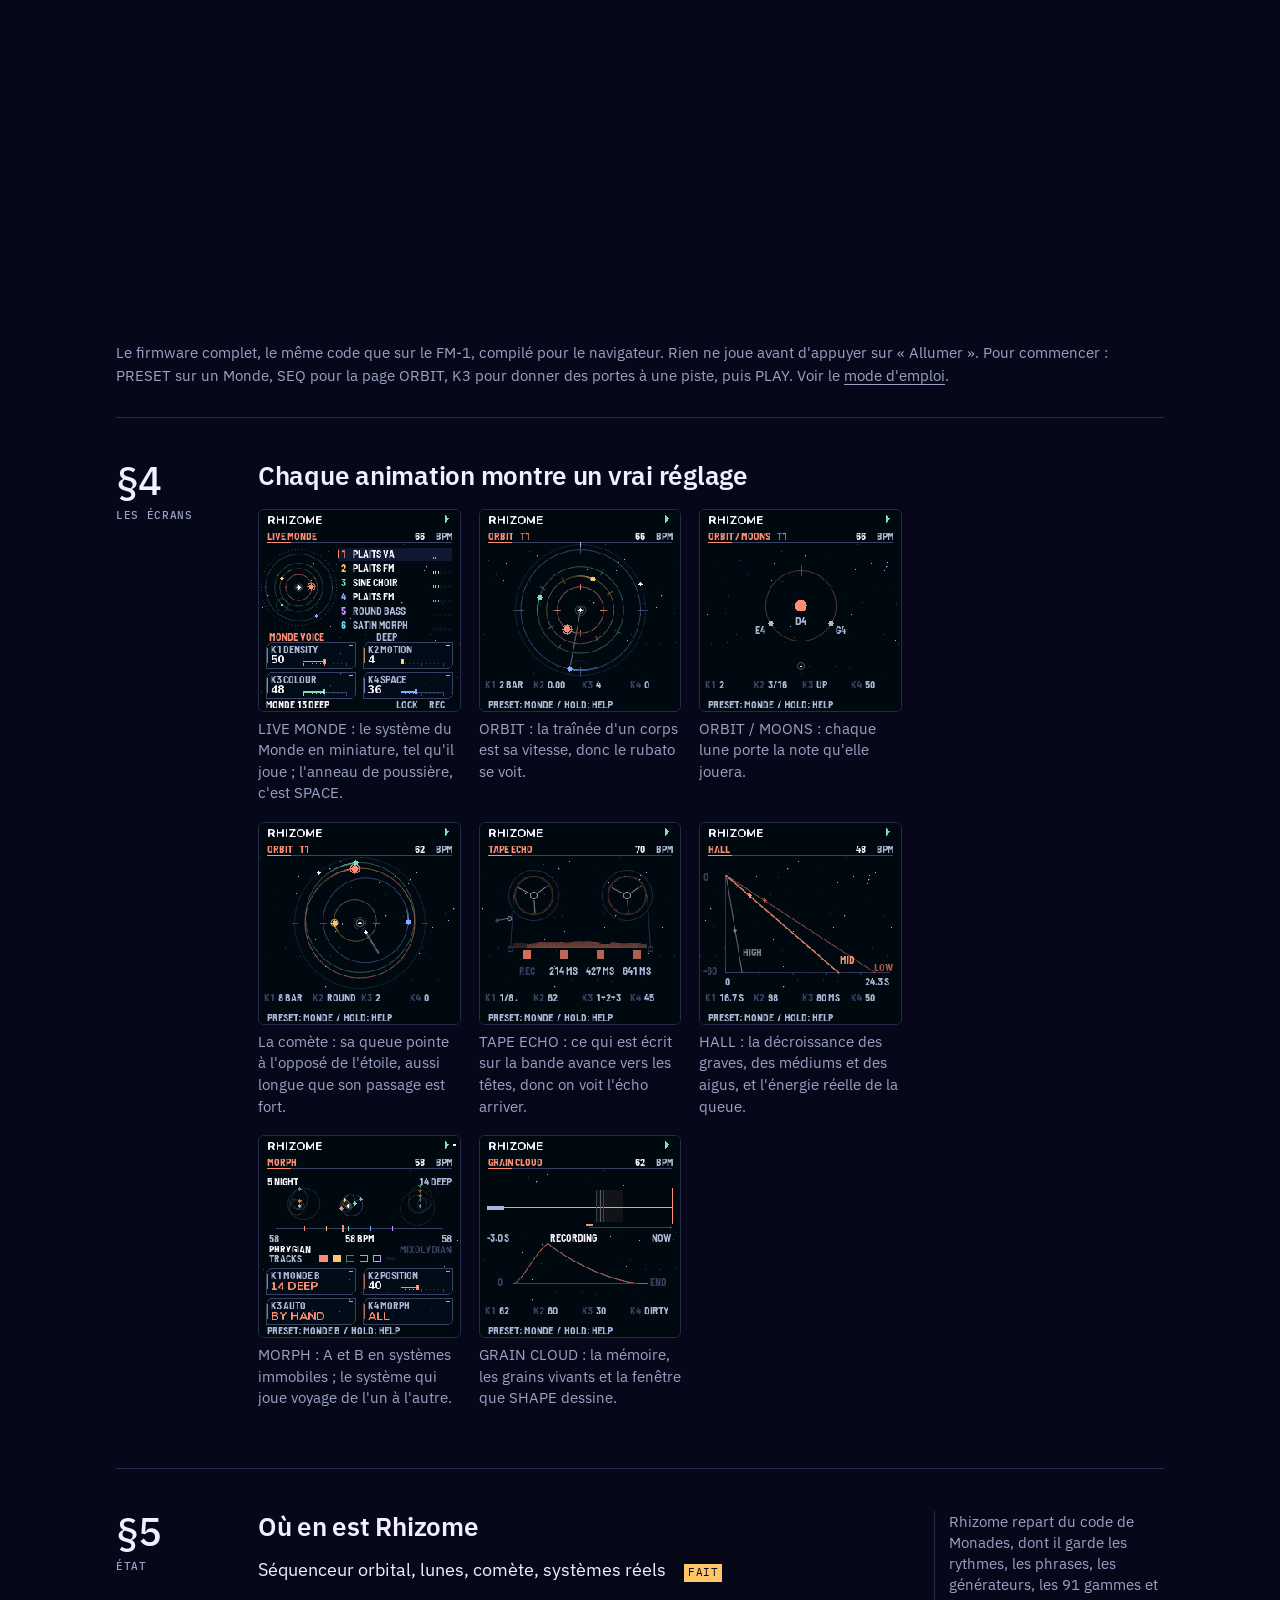
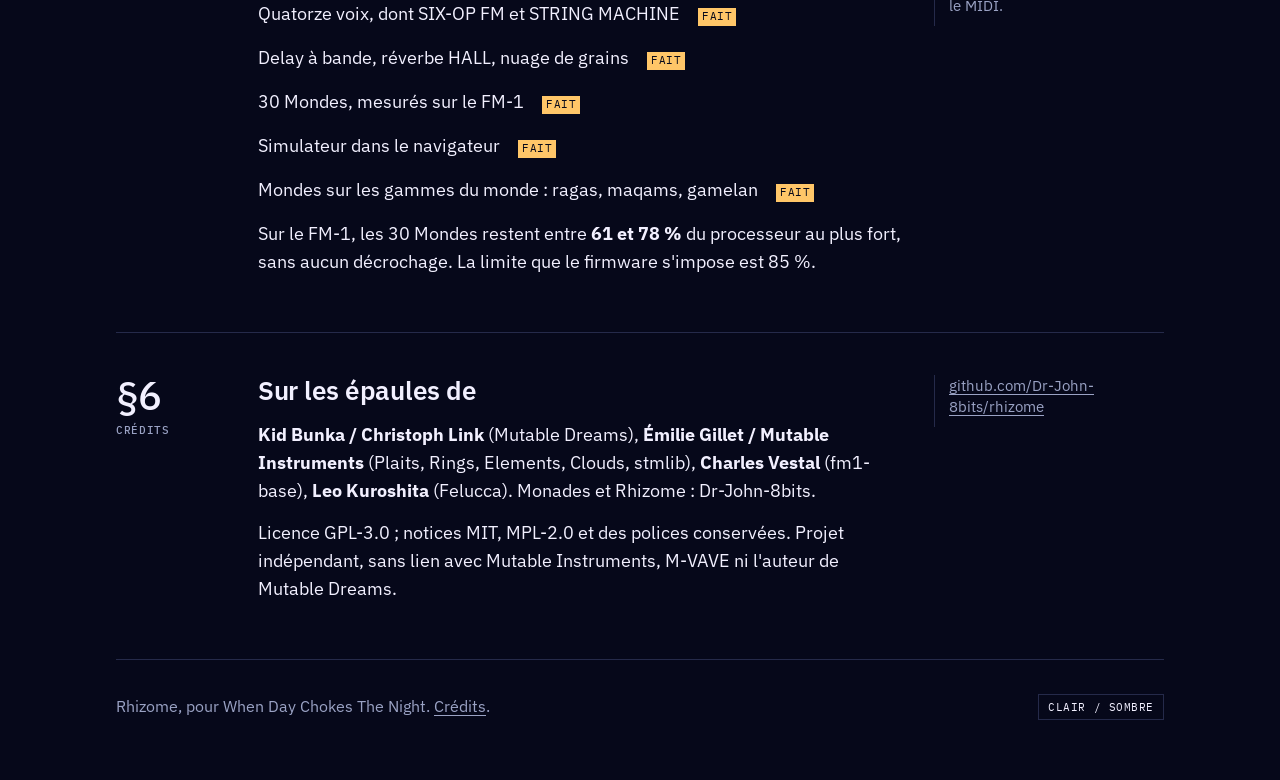
==== commit 36d03517: "Mesure après l'allègement : 61 à 78 %, les cinq Mondes sans délestage Co-Authored-By: Claude Opus 5." ====
--- a/site/index.html
+++ b/site/index.html
@@ -118,7 +118,7 @@
     <div class="status-line"><span>30 Mondes, mesurés sur le FM-1</span><span class="st done">fait</span></div>
     <div class="status-line"><span>Simulateur dans le navigateur</span><span class="st done">fait</span></div>
     <div class="status-line"><span>Mondes sur les gammes du monde : ragas, maqams, gamelan</span><span class="st done">fait</span></div>
-    <p>Sur le FM-1, les 30 Mondes restent entre <b>61 et 79 %</b> du processeur au plus fort, sans aucun décrochage. La limite que le firmware s'impose est 85 %.</p>
+    <p>Sur le FM-1, les 30 Mondes restent entre <b>61 et 78 %</b> du processeur au plus fort, sans aucun décrochage. La limite que le firmware s'impose est 85 %.</p>
   </div>
   <aside class="side"><p>Rhizome repart du code de Monades, dont il garde les rythmes, les phrases, les générateurs, les 91 gammes et le MIDI.</p></aside>
 </section>
